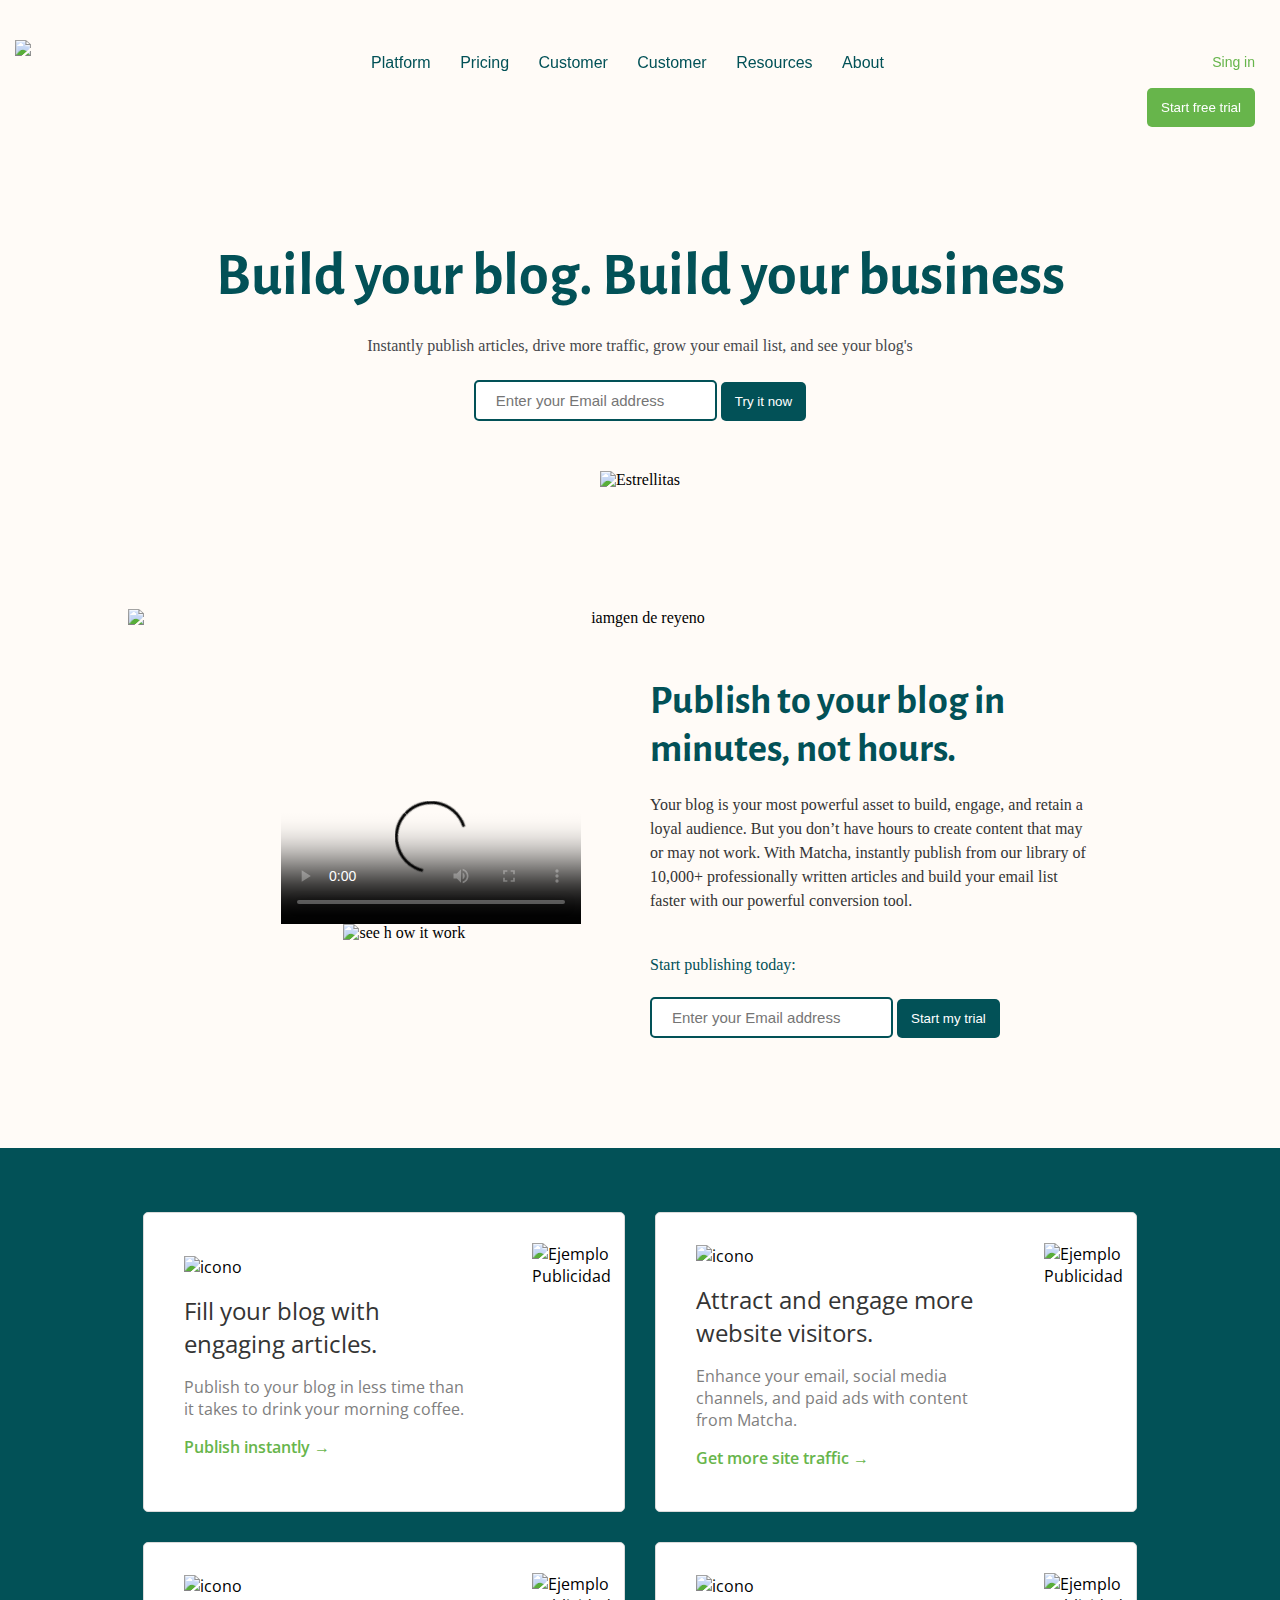
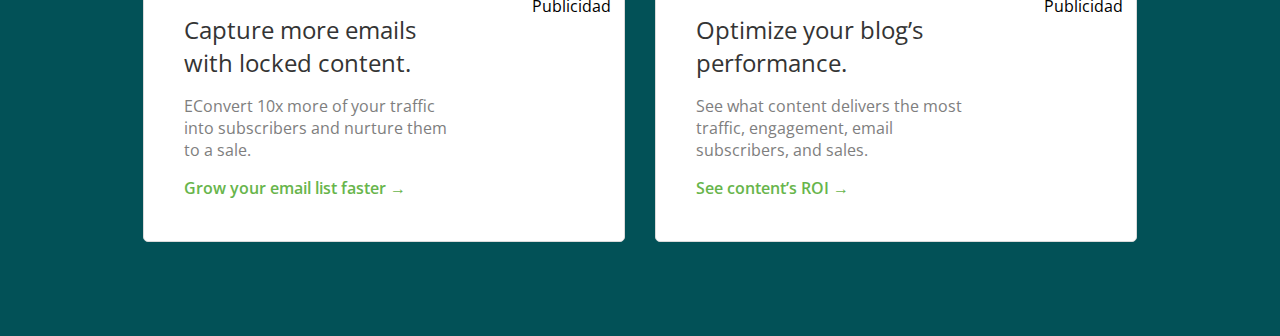
==== index.html @ 1d145779 "Se agrega link" ====
<!DOCTYPE html>
<html>
 <head>
     <meta charset="UTF-8">
     <link href="https://fonts.googleapis.com/css2?family=Open+Sans&display=swap" rel="stylesheet"> 
     <link href='https://fonts.googleapis.com/css?family=Alegreya Sans' rel='stylesheet'>
    <title>Matcha</title>
    <link rel="stylesheet" href="style.css">
 </head>
 <body>
       <section class="nav_header">
        <header>
         <a href="" class="logo">
                 <img src="https://getmatcha.com/wp-content/themes/getmatcha/img/footer_logo.svg" alt="Logo">
         </a>
         <nav class="nav_bar">
            <ul class="ulist">
                <a href="#"><li>Platform</li></a>
                <a href="#"><li>Pricing</li></a>
                <a href="#"><li>Customer</li></a>
                <a href="#"><li>Customer</li></a>
                <a href="#"><li>Resources</li></a>
                <a href="#"><li>About</li></a>
            </ul>
         </nav>

         <form action="" class="userActions">
            <a href="">Sing in</a>
            <button type="submit">Start free trial </button>
        </form>
        </header>
    </section>
        <main>
        <h1 class="principal">Build your blog. Build your business</h1>
        <p class="parrafo">Instantly publish articles, drive more traffic, grow your 
            email list, and see your blog's</p>

        <form action="" class="reg">
            <input type='email' placeholder="Enter your Email address">
            <button type="summit"  class="try">Try it now</button>
        </form>
        <div class="rank"> 
        <img src="https://getmatcha.com/wp-content/themes/getmatcha/img/capterra.png" alt="Estrellitas">   
        </div>

        <figure class="picture">
            <img src="https://getmatcha.com/wp-content/uploads/2019/09/intro_group_image.png" alt="iamgen de reyeno">
         </figure>

         <section class="publish">
            <div class="how">
            <video  controls poster="https://cdn.videvo.net/videvo_files/video/premium/video0036/thumbnails/computer_code00_small.jpg">
                <source
                    type="video/mp4"
                    src="https://cdn.videvo.net/videvo_files/video/premium/video0241/small_watermarked/0025_hand_sunset_agro_16_walk_sun_preview.webm"
                >
            </video>
            <img src="https://getmatcha.com/wp-content/themes/getmatcha/img/see_how_it_works.png" alt="see h ow it work">
            </div>
            <article class="text_publish">
                 <h3>Publish to your blog in minutes, not hours.</h3>
                 <p>Your blog is your most powerful asset to build, engage, and retain a loyal audience. But you don’t have hours to create content that may or may not work. 
                     With Matcha, instantly publish from our library of 10,000+ professionally written articles and build your email list faster with our powerful conversion tool. </p>
             <form action="" class="reg">
                 <p>Start publishing today:</p>
                 <div>
                 <input type='email' placeholder="Enter your Email address">
                 <button type="summit"  class="try">Start my trial</button>
                 </div>
              </form>  
             </article>
            </section>
        </main>
         <section class="features">
            <article class="feature-card">
                <div class="feature-content">
                <img src="https://getmatcha.com/wp-content/themes/getmatcha/img/icon_publish.png" alt="icono">
                <h3>Fill your blog with engaging articles.</h3>
                <p>Publish to your blog in less time than it takes to drink your morning coffee. </p>
                <a href="">Publish instantly →</a>
                </div>
                <div  class="feature_image">
                <figure class="feature_img">
                <img src="https://getmatcha.com/wp-content/themes/getmatcha/img/image_publish.png" alt="Ejemplo Publicidad">
                </figure>
                </div>
            </article>
            <article class="feature-card">
                <div class="feature-content">
                    <img src="https://getmatcha.com/wp-content/themes/getmatcha/img/icon_site_traffic.png" alt="icono">
                    <h3>Attract and engage more website visitors.</h3>
                    <p>Enhance your email, social media channels, and paid ads with content from Matcha. </p>
                    <a href="">Get more site traffic →</a>
                    </div>
                    <div  class="feature_image">
                    <figure class="feature_img">
                    <img src="https://getmatcha.com/wp-content/themes/getmatcha/img/image_site_traffic.png" alt="Ejemplo Publicidad">
                    </figure>
                    </div>
            </article>
            <article class="feature-card">
                    <div class="feature-content">
                    <img src="https://getmatcha.com/wp-content/themes/getmatcha/img/icon_capture.png" alt="icono">
                    <h3>Capture more emails with locked content.</h3>
                    <p>EConvert 10x more of your traffic into subscribers and nurture them to a sale.  </p>
                    <a href="">Grow your email list faster →</a>
                    </div>
                    <div class="feature_image">
                    <figure class="feature_img">
                    <img src="https://getmatcha.com/wp-content/themes/getmatcha/img/image_capture.png" alt="Ejemplo Publicidad">
                    </figure>
                    </div>
            </article>
            <article class="feature-card">
                <div class="feature-content">
                    <img src="https://getmatcha.com/wp-content/themes/getmatcha/img/icon_roi.png" alt="icono">
                    <h3>Optimize your blog’s performance.</h3>
                    <p>See what content delivers the most traffic, engagement, email subscribers, and sales.</p>
                    <a href="https://www.facebook.com/memons14/">See content’s ROI →</a>
                    </div>
                    <div class="feature_image">
                    <figure class="feature_img">
                    <img src="https://getmatcha.com/wp-content/themes/getmatcha/img/image_roi.png" alt="Ejemplo Publicidad">
                    </figure>
                    </div>
            </article>
         </section>                   

    </body>

</html>
---- style.css ----
*{
    box-sizing: border-box;
    margin: 0;
    padding: 0;
}
body{
    background-color: #fffbf7;

}
.nav_header{
    position: fixed;
    z-index: 100;
    top: 0;
    left: 0;
    right: 0;
    background-color: #fffbf7;
}
header{
    /*display: flex;*/
    margin-top: 40px;
    margin-left: 15px;
    margin-right: 15px;
    font-family: sans-serif;
    height: 45px;
    font-size: 0;
}
header>*{
    display: inline-block;
    height: 100%;
    vertical-align: middle;
    line-height: 45px;
}
.ulist{
    list-style: none;
}
ul li{
    display: inline-block;
    color: #025157;
    padding-right: 25px;
}
a{
    text-decoration: none;
    color: black;
}
.nav_bar{
    width: 70%;
    text-align: center;
    font-size: 16px;
}
.userActions{
    width: 15%;
    text-align: right;
    font-size: 14px;
}
.userActions>*{
    margin-left: 10px;
    margin-right: 10px;
}
.userActions a{
    color: #67b54b;
}
.userActions button{
    color: white;
    background-color: #67b54b;
    padding: 12px 14px 12px 14px;
    border: none;
    border-radius: 5px;
}
.logo{
   width: 15%;
}
.logo>img{
    height: 100%;
}
main{
    margin-top: 240px;
}
.principal{
    text-align: center;
    color: #025157;
    font-family: 'Alegreya Sans';
    font-size: 60px;
    margin-bottom: 25px;
}
.parrafo{
    text-align: center;
    color: #46484c;
    margin-bottom: 25px;
}
.reg{
    text-align: center;
}

.rank{
    text-align: center;
    margin-top: 50px;
}

.reg input{
    border: 2px solid #025157;
    border-radius: 5px;
    padding: 6px 20px;
    height: 41px;
    font-size: 15px;
    
} 
.try{
 color: #fff;
 background-color: #025157;
 border: none;
 padding: 12px 14px 12px 14px;
 border-radius: 5px;
}

.picture img{
    
    width: 80%;
    text-align: center;
    display: block;
    margin: auto;
    margin-top: 120px;
    margin-bottom: 50px;
}
.publish{
    display: flex;
    width: 70%;
    margin: auto;
    align-items: center;
}
.text_publish{
    flex: 1;
}
.how{
    display:flex;
    flex-direction: column;
    align-items: center;
    margin-left: 20px;
    flex: 1;
}

.how img{
    width: 40%;
}

.text_publish h3{
    
    color: #025157;
    font-family: 'Alegreya Sans';
    font-size: 40px;
    line-height: 48px;

}
.text_publish p{
    color: #343434;
    font-size: 12px;
    font-size: 16px;
    line-height: 1.5;
    margin-bottom: 20px;
    margin-top: 20px;
}

.text_publish .reg{
    display: flex;
    flex-direction: column;
    align-items: start;
}

.reg p{
    color: #025157;
    margin-right: 18px; 
}

.features{
    display: grid;
    grid-template-columns: repeat(2, 1fr);
    grid-template-rows: repeat(2, 330px);
    background-color: #025157;
    padding: 5% 10%; 
    margin-top: 110px;
   
}

.features .feature-card
{
    margin-bottom: 30px;
    margin-left: 15px;
    margin-right: 15px;
    border-radius: 5px;
    border: 1px solid #dadada;
    background-color: #fff;
    font-family: 'Open Sans', sans-serif;
    display: flex;
    align-items: center;
    overflow: hidden;
    
}
.features .feature-card .feature-content{
    padding: 30px 20px 40px 40px;
    flex: 2;
  
}
.features .feature-card .feature-content >*{
    margin-bottom: 1rem;
    margin-top: 0;
}
.features .feature-card .feature-content img{
    width: 50px;
}

.features .feature-card .feature-content h3{
    font-size: 24px;
    color: #343434;
    font-weight: 400;
}

.features .feature-card .feature-content p{
    font-size: 16px;
    color: #7e7e7e;
    font-weight: 400;
}
.features .feature-card .feature-content a{
    
    color: #67b54b;
    font-size: 16px;
    text-decoration: none;
    font-weight: 600;
}

.features .feature-card .feature_image{
    /*flex: 1;
    position: relative;
    width: 40%;
    height: 80%;
    right: -20%;
    background-color: red;*/
    flex: 1;
    position: relative;
    right: -10%;
    width: 40%;
    height: 80%;
}

.features .feature-card .feature_image .feature_img{
    
    margin-top: 0;
    height: 100%;
    
}

.features .feature-card .feature_image .feature_img img{
     
       margin-top: 0;
       height: 100%;
       
}
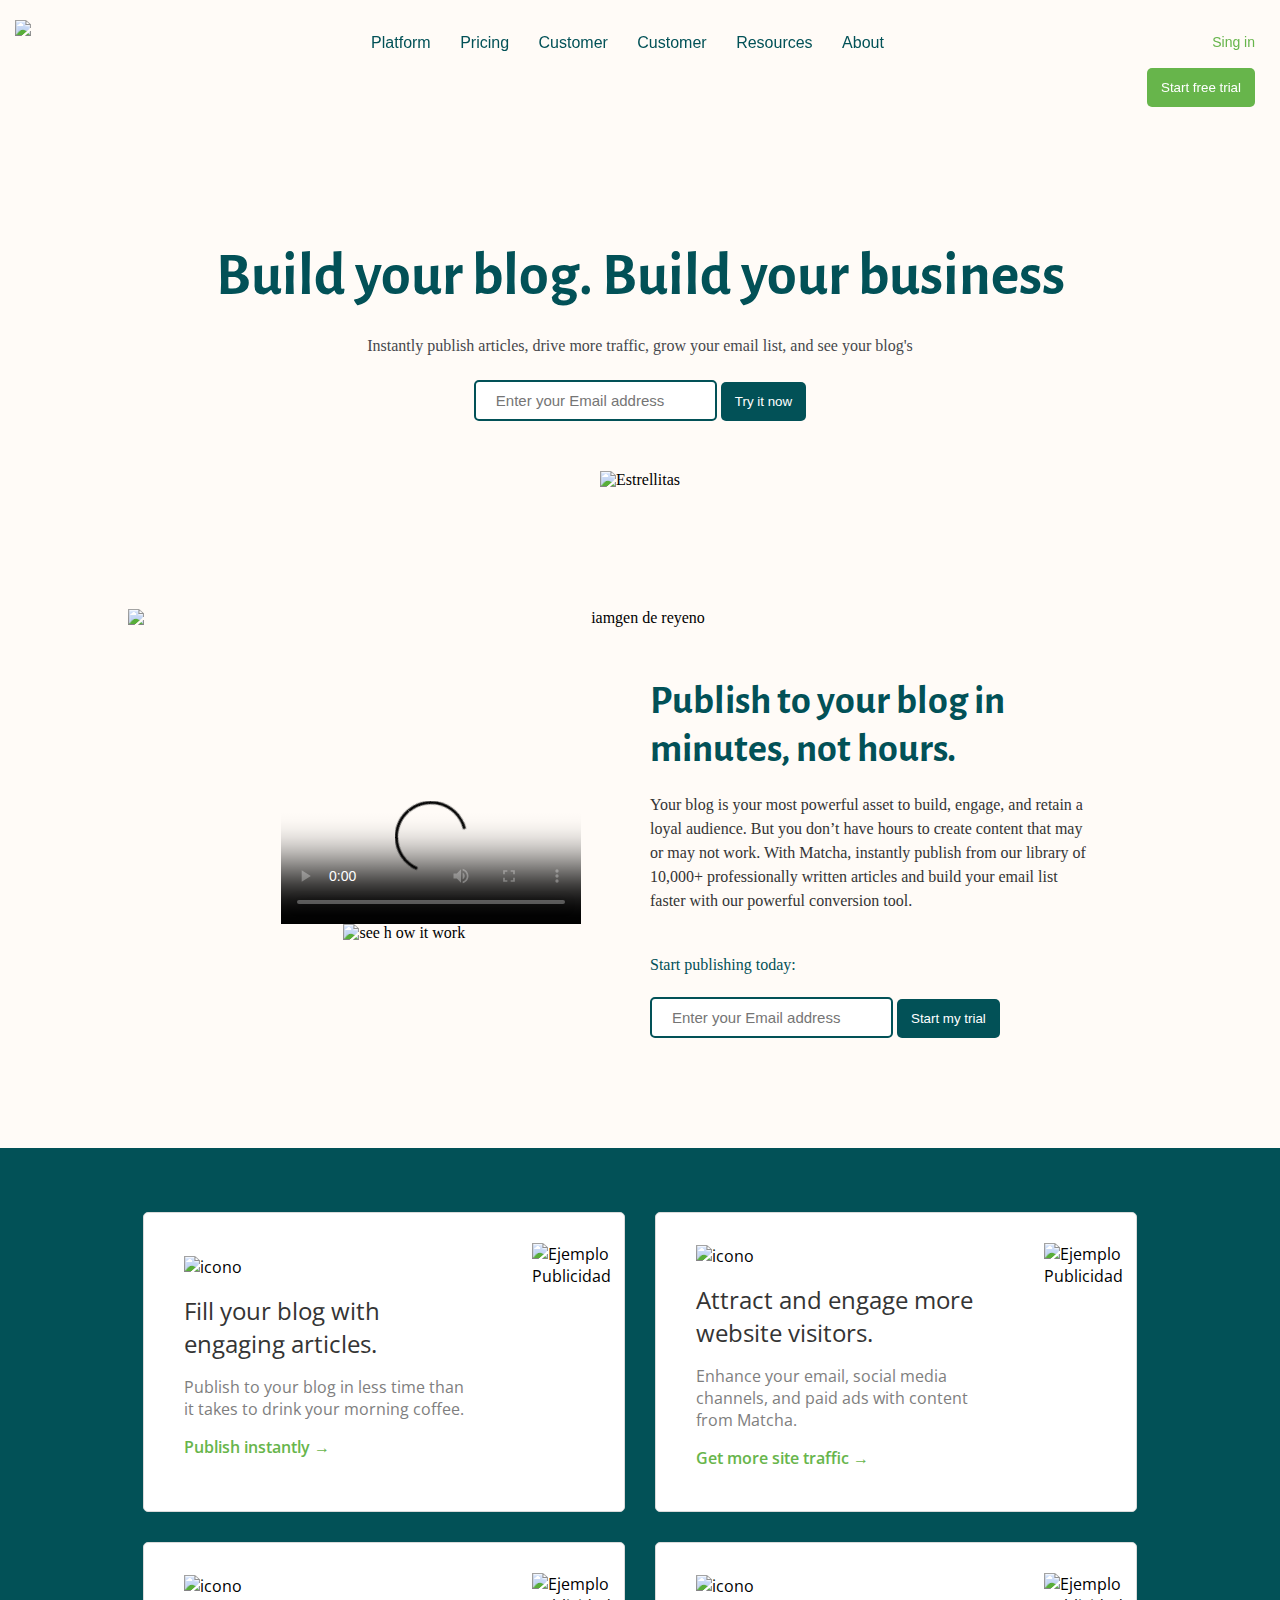
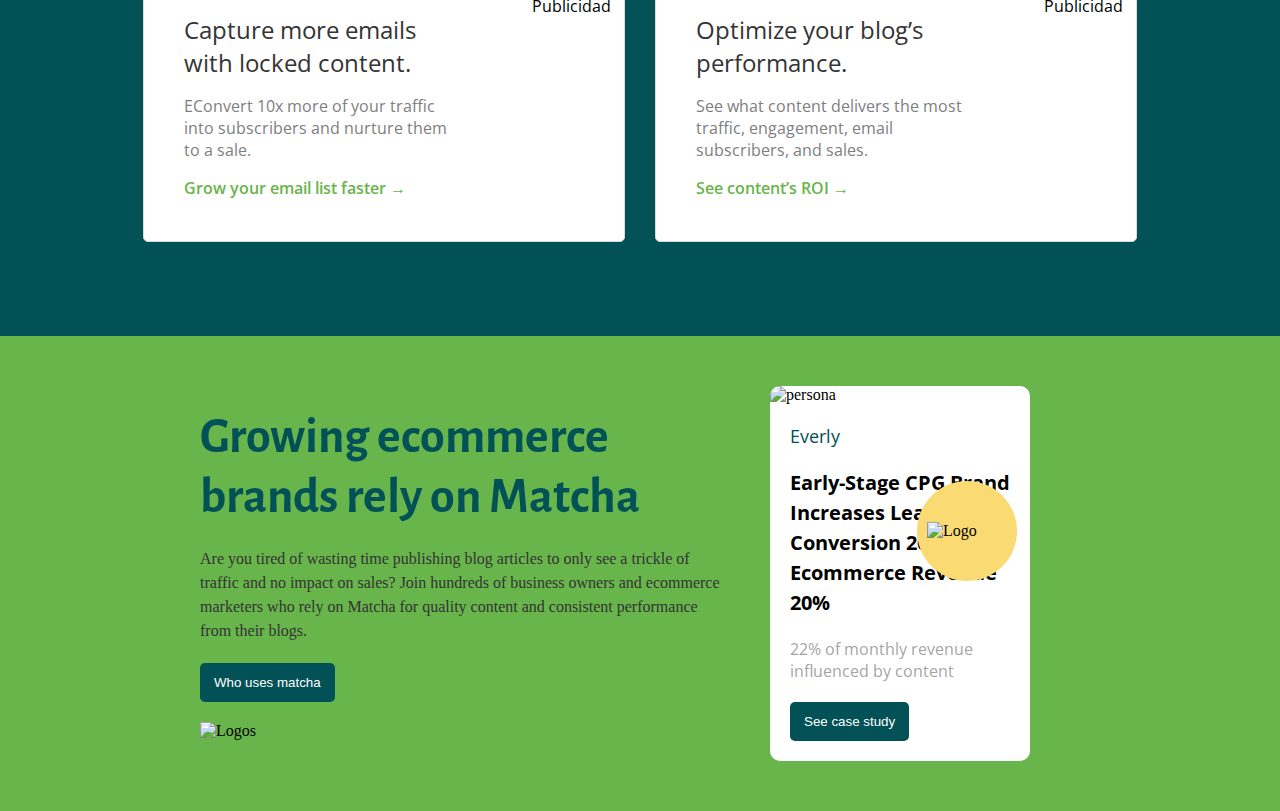
==== commit c206e771: "Se agrega seccion de caso de estudios" ====
--- a/index.html
+++ b/index.html
@@ -124,7 +124,39 @@
                     </figure>
                     </div>
             </article>
-         </section>                   
+         </section>  
+         <section class="casos_de_estudio">
+             <article class="info">
+                 <h3>Growing ecommerce brands rely on Matcha</h3>
+                 <p>Are you tired of wasting time publishing blog articles to
+                    only see a trickle of traffic and no impact on sales? Join 
+                    hundreds of business owners and ecommerce marketers who rely 
+                    on Matcha for quality content and consistent performance from 
+                    their blogs. </p>
+
+                    <button type="submit" class="try">Who uses matcha</button>
+                    <figure>
+                        <img src="https://getmatcha.com/wp-content/uploads/2019/09/brands_group.png" alt="Logos">
+                    </figure>
+             </article>
+             <article class="ruleta">
+                 <figure>
+                     <img src="https://getmatcha.com/wp-content/uploads/2019/05/profile-headshot-square.png" alt="persona">
+                 </figure>
+                 <div class="everly">
+                     <img src="https://getmatcha.com/wp-content/uploads/2019/05/everly_logo_blue_v3_x60@2x.png" alt="Logo">
+                 </div>
+                 
+                 <div class="information">
+                     <p class="title">Everly</p>
+                     <h2>Early-Stage CPG Brand Increases Lead Conversion 20x, Ecommerce Revenue 20% </h2>
+                     <p>22% of monthly revenue influenced by content</p>
+                     <form action="">
+                    <button type="submit" class="try">See case study</button> 
+                    </form>
+                 </div>
+             </article>
+         </section>                 
 
     </body>
 
--- a/style.css
+++ b/style.css
@@ -17,9 +17,10 @@
 }
 header{
     /*display: flex;*/
-    margin-top: 40px;
+    margin-top: 20px;
     margin-left: 15px;
     margin-right: 15px;
+    margin-bottom: 20px ;
     font-family: sans-serif;
     height: 45px;
     font-size: 0;
@@ -252,4 +253,96 @@
        margin-top: 0;
        height: 100%;
        
-}+}
+
+.casos_de_estudio{
+    display: flex;
+    background-color:#67b54b;
+    padding: 50px 200px;
+}
+
+.casos_de_estudio .info {
+    display: flex;
+    flex: 2;
+    flex-direction: column;
+    align-items: flex-start;
+    justify-content: center;
+}
+.casos_de_estudio .info h3{
+    font-size: 50px;
+    color: #025157;
+    font-family: 'Alegreya Sans';
+    margin-bottom: 20px;
+}
+.casos_de_estudio .info p{
+    color: #343434;
+    line-height: 1.5;
+    margin-bottom: 20px;
+
+}
+.casos_de_estudio .info .try{
+    margin-bottom: 20px;
+}
+.casos_de_estudio .info figure img{
+    width: 75%;
+}
+
+.casos_de_estudio .ruleta{
+    flex: 1;
+    background-color: #fff;
+    margin-right: 50px;
+    margin-left: 50px;
+    /* margin-bottom: 50px; */
+    position: relative;
+    display: flex;
+    flex-direction: column;
+    border-radius: 10px;
+}
+.casos_de_estudio .ruleta figure{
+    flex: 1; 
+    width: 100%;
+}
+.casos_de_estudio .ruleta figure img{
+    width: 100%;
+    border-top-right-radius: 10px;
+    border-top-left-radius: 10px;
+}
+.casos_de_estudio .ruleta .everly{
+    background-color: #f9da73;
+    width: 100px;
+    height: 100px;
+    border-radius: 50%                               ;
+    position: absolute;
+    bottom: 48%;
+    right: 5%;
+    padding: 10px;
+    display: flex;
+    justify-content: center;
+    align-items: center;
+}
+.casos_de_estudio .ruleta .everly img{
+    width: 100%;    
+    
+}
+.casos_de_estudio .ruleta .information{
+    flex: 5;
+    padding: 20px;
+}
+.casos_de_estudio .ruleta .information .title{
+    color: #025157;
+    font-size: 18px;
+    margin-top: 0px;
+}
+.casos_de_estudio .ruleta .information h2{
+    font-size: 20px;
+    margin-bottom: 20px;
+    font-family: 'Open Sans', sans-serif;
+    line-height: 1.5;
+}
+.casos_de_estudio .ruleta .information p{
+    margin-bottom: 20px;
+    color: #8b8b8bcc;
+    font-family: 'Open Sans', sans-serif;
+
+}
+
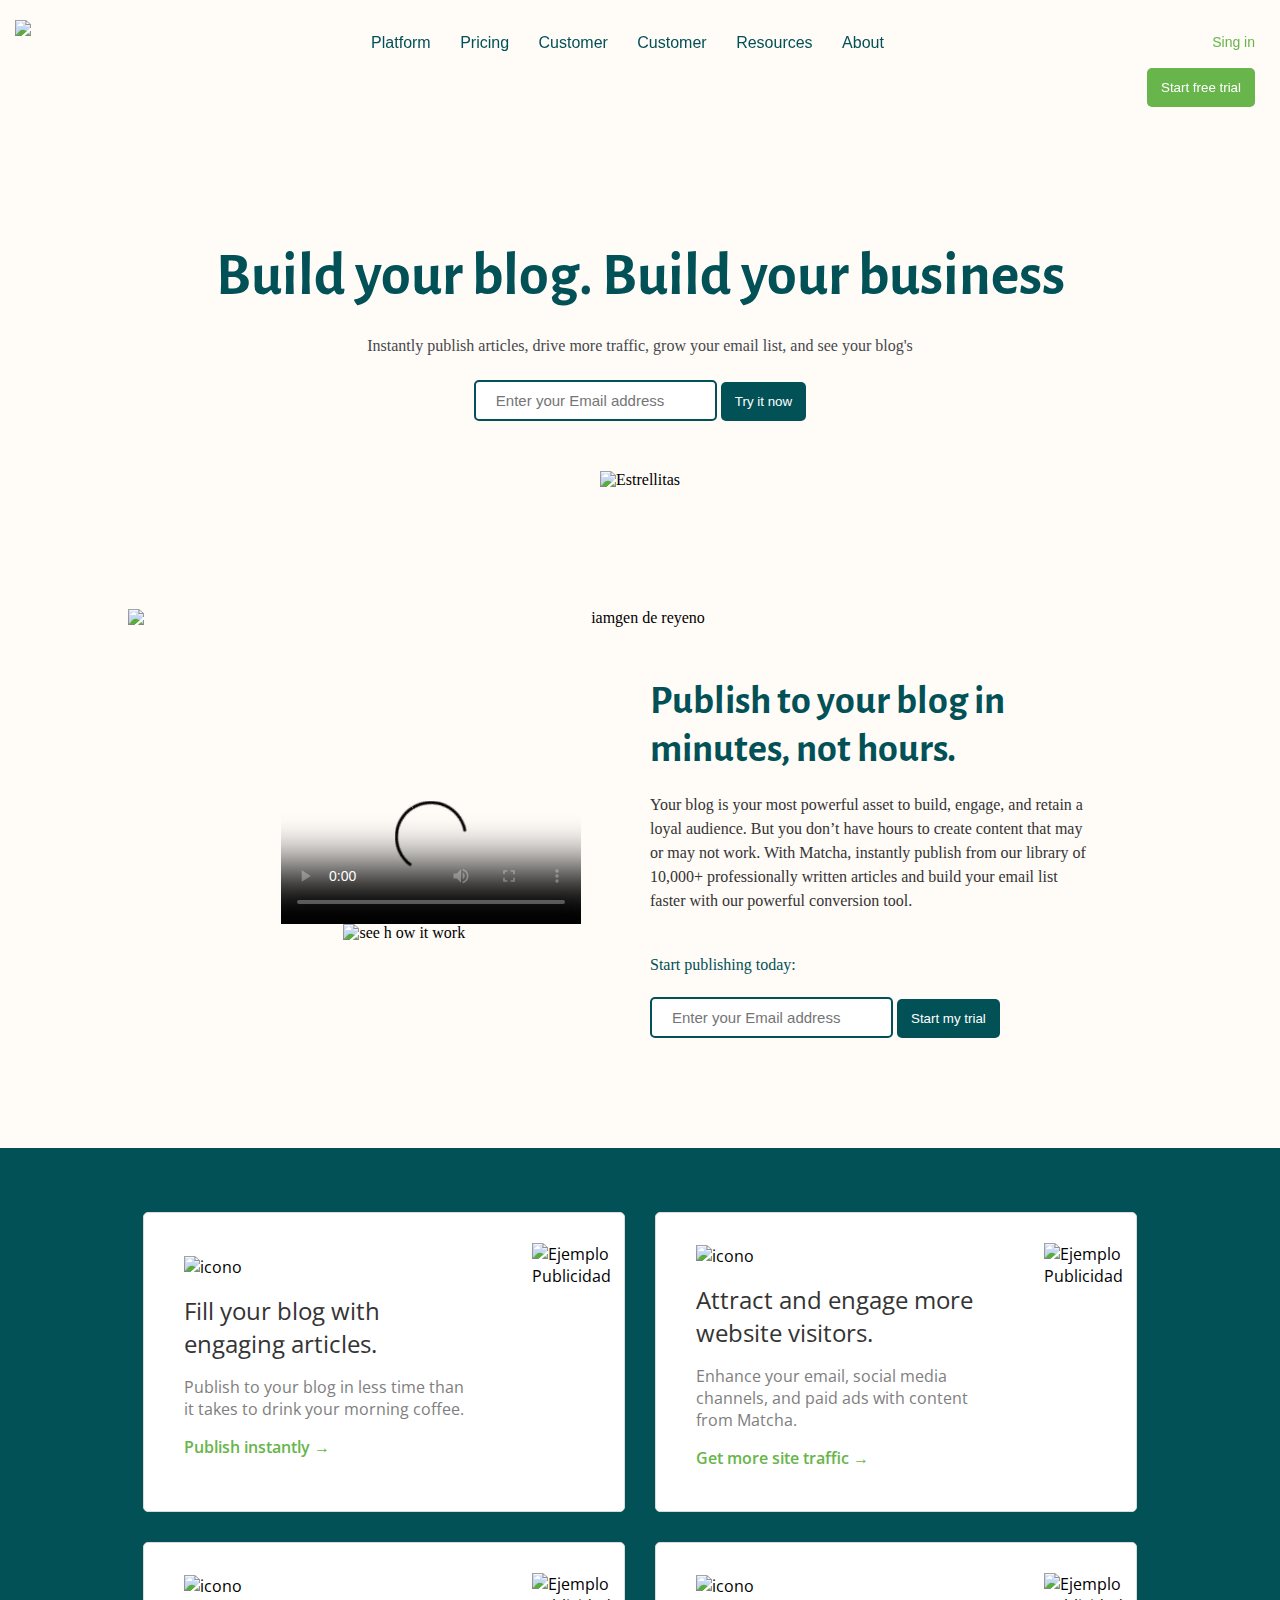
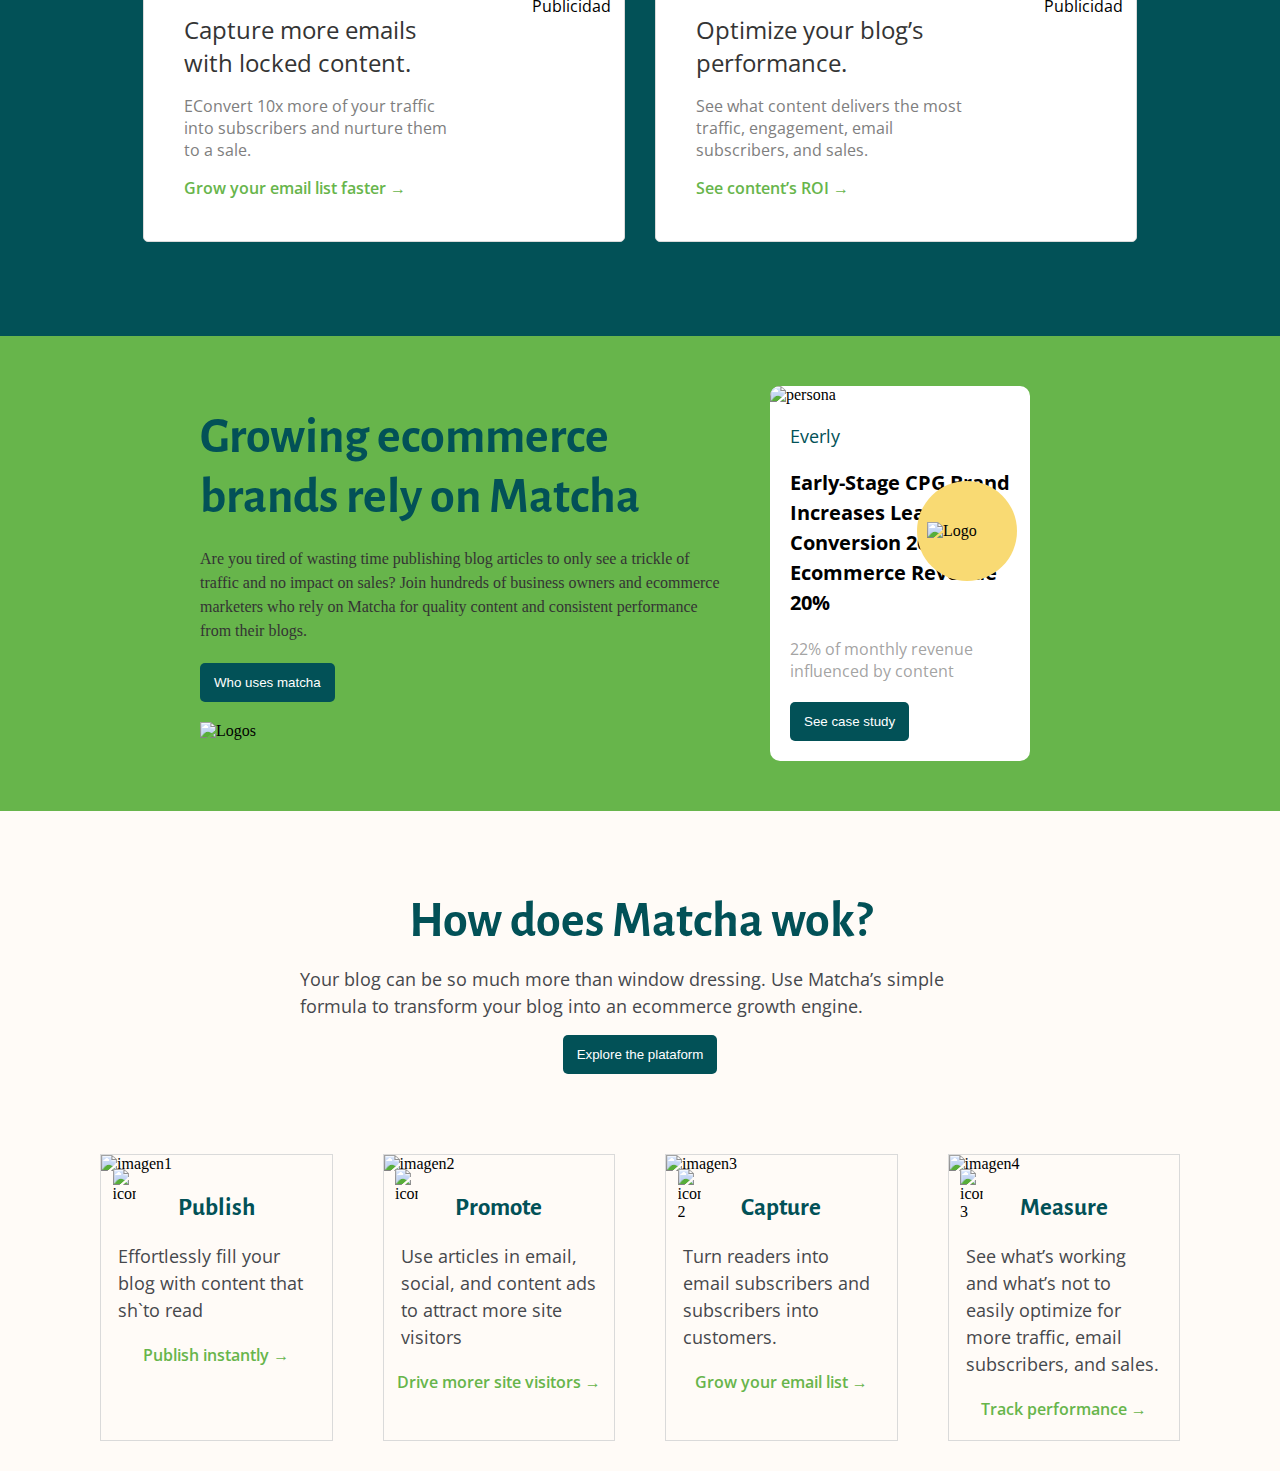
==== commit 7b16e2c2: "Se agrega la seccion de como funciona" ====
--- a/index.html
+++ b/index.html
@@ -156,7 +156,47 @@
                     </form>
                  </div>
              </article>
-         </section>                 
+         </section>  
+         <section class="how_does">
+               <section class="head">
+                 <h3>How does Matcha wok?</h3>
+                 <p>Your blog can be so much more than window dressing.
+                      Use Matcha’s simple formula to transform your blog into an 
+                      ecommerce growth engine. </p>
+                   <form action="">
+                       <button class="try">Explore the plataform </button>
+                   </form>   
+               </section>
+               <article class="sec1">
+                <img src="https://getmatcha.com/wp-content/themes/getmatcha/img/ill-publish.png" alt="imagen1">
+                <img class="icon" src="https://getmatcha.com/wp-content/themes/getmatcha/img/icon_content.png" alt="icon">
+                <h3>Publish</h3>
+                <p>Effortlessly fill your blog with content that sh`to read</p>
+                <a href="">Publish instantly →</a>
+               </article>
+               <article class="sec1">
+                   <img src="https://getmatcha.com/wp-content/themes/getmatcha/img/ill-promote.png" alt="imagen2">
+                   <img class="icon" src="https://getmatcha.com/wp-content/themes/getmatcha/img/icon_channels.png" alt="icono">
+                   <h3>Promote</h3>
+                   <p>Use articles in email, social, and content ads to attract more site visitors</p>
+                   <a href="">Drive morer site visitors →</a>
+                </article>
+
+              <article class="sec1">
+                   <img src="https://getmatcha.com/wp-content/themes/getmatcha/img/ill-capture.png" alt="imagen3">
+                   <img class="icon" src="https://getmatcha.com/wp-content/themes/getmatcha/img/icon_funnel.png" alt="icono 2">
+                   <h3>Capture</h3>
+                   <p>Turn readers into email subscribers and subscribers into customers. </p>
+                   <a href="">Grow your email list →</a>
+               </article>
+               <article class="sec1">
+                    <img src="https://getmatcha.com/wp-content/themes/getmatcha/img/ill-measure.png" alt="imagen4">
+                    <img class="icon" src="https://getmatcha.com/wp-content/themes/getmatcha/img/icon_chart.png" alt="icono 3">
+                    <h3>Measure</h3>
+                    <p>See what’s working and what’s not to easily optimize for more traffic, email subscribers, and sales. </p>
+                    <a href="">Track performance →</a>
+               </article> 
+         </section>               
 
     </body>
 
--- a/style.css
+++ b/style.css
@@ -311,7 +311,7 @@
     background-color: #f9da73;
     width: 100px;
     height: 100px;
-    border-radius: 50%                               ;
+    border-radius: 50%  ;
     position: absolute;
     bottom: 48%;
     right: 5%;
@@ -346,3 +346,89 @@
 
 }
 
+.how_does{
+    display: grid;
+    grid-template-columns: repeat(4,1fr);
+    grid-template-rows: 100px, 100px;
+    column-gap: 50px;
+    padding: 30px 100px;
+}
+
+.how_does .head{
+    grid-column: 1/-1;
+    background-color: #fffbf7;
+    width: 100%;
+    display: flex;
+    flex-direction: column;
+    justify-content: center;
+    align-items: center;
+    padding: 50px 200px;
+    margin-bottom: 30px;
+}
+.how_does .head h3{
+    font-family: 'Alegreya Sans';
+    font-size: 50px ;
+    color: #025157;
+    margin-bottom: 15px;
+}
+
+.how_does .head p{
+    font-size: 18px;
+    line-height: 1.5;
+    font-family: 'Open Sans', sans-serif;
+    color: #46484c;
+    margin-bottom: 15px;
+    font-weight: 400;
+}
+.how_does .sec1{
+    position: relative;
+    border: 1px solid #dadada;
+    display: flex;
+    flex-direction: column;
+    align-items: center;
+}
+.how_does .sec1 img{
+    width: 100%;
+    margin-bottom: 20px;
+}
+.how_does .sec1 .icon{
+   position: absolute;
+   width: 10%;
+   left: 5%;
+   top: 5%;
+}
+.how_does .sec1 h3{
+    margin-bottom: 20px;
+    font-family: 'Alegreya Sans';
+    color:  #025157;
+    font-size: 25px;
+}
+.how_does .sec1 p{
+    font-family: 'Open Sans', sans-serif;
+    font-size: 18px;
+    line-height: 1.5;
+    color: #46484c;
+    width: 85%;
+    margin-bottom: 20px;
+}
+.how_does .sec1 a{
+    color: #67b54b;
+    font-size: 16px;
+    text-decoration: none;
+    font-family: 'Open Sans', sans-serif;
+    font-weight: 600;
+    margin-bottom: 20px;
+
+}
+/* .how_does .sec2 img{
+    width: 100%;
+}
+.how_does .sec3 img{
+    width: 100%;
+}
+
+.how_does .sec4 img{
+    width: 100%;
+} */
+
+
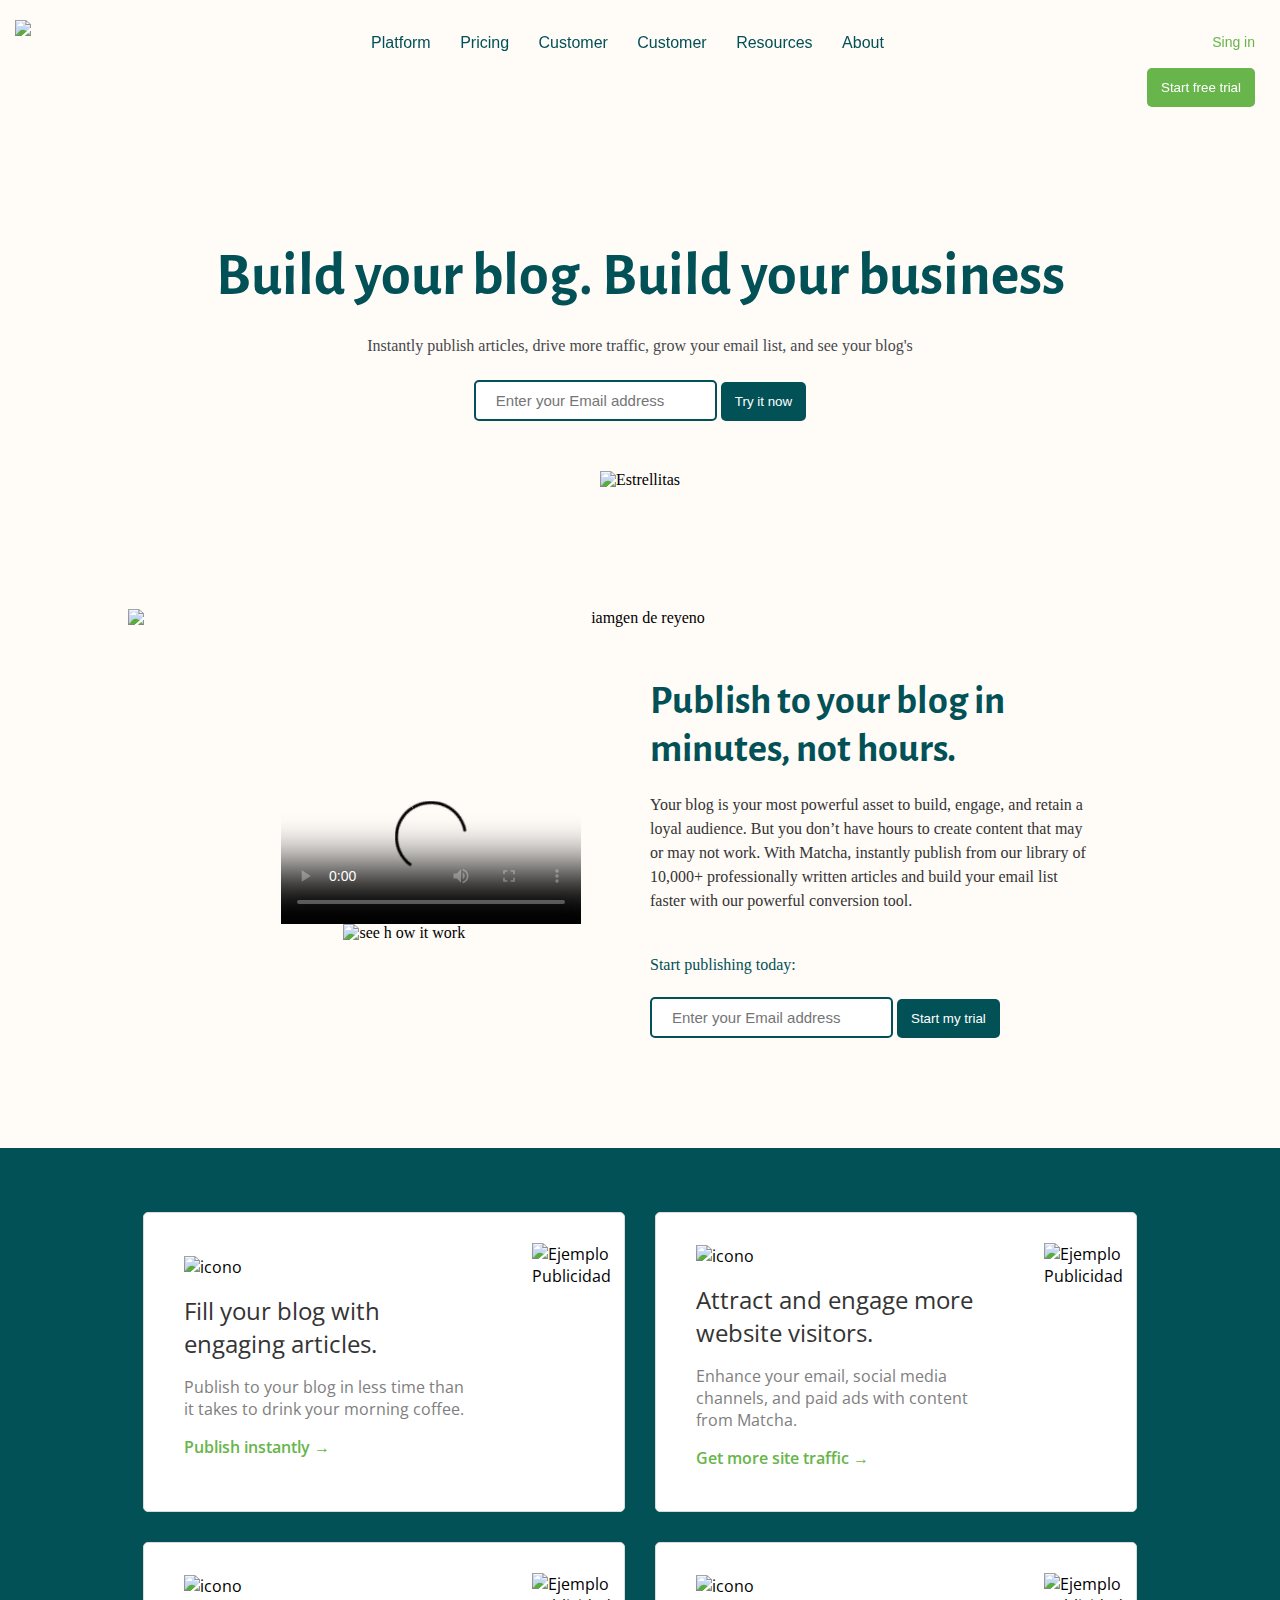
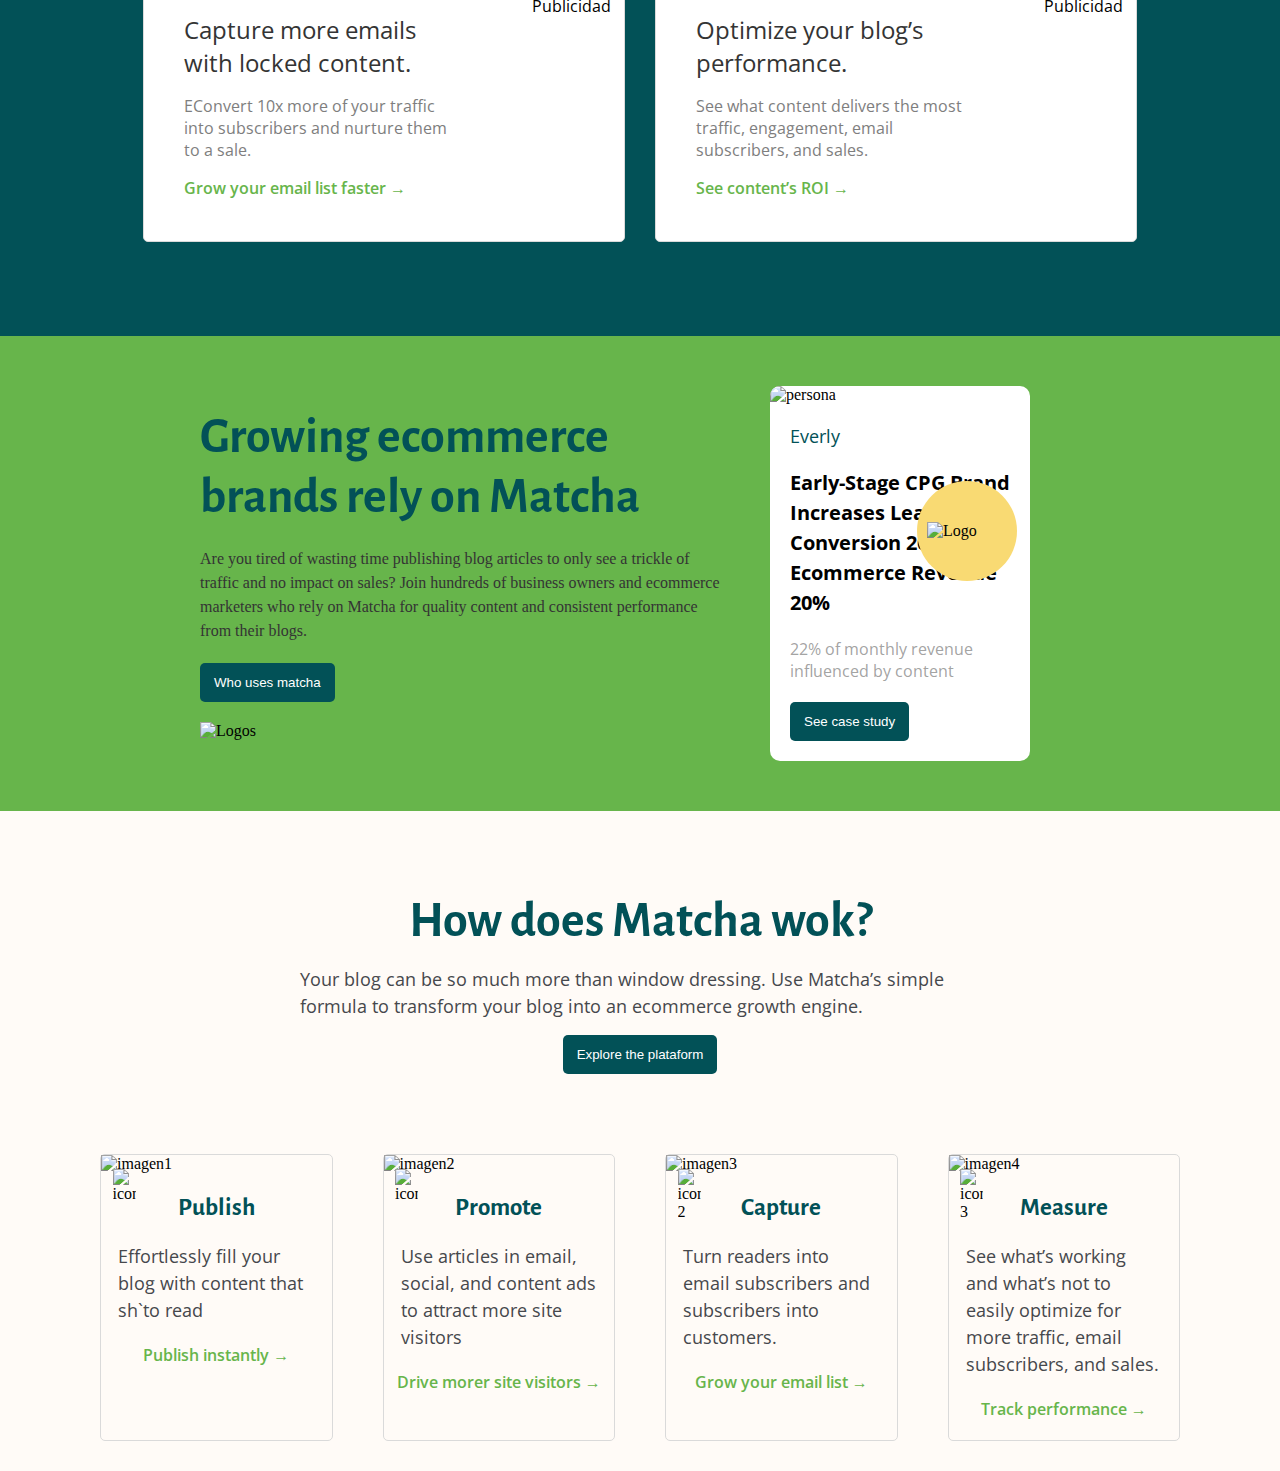
==== commit fee8cad1: "Se Añade primeras tes secciones de responsive web design" ====
--- a/index.html
+++ b/index.html
@@ -1,6 +1,7 @@
 <!DOCTYPE html>
 <html>
  <head>
+     <meta name="viewport" content="width=device-width,initial-scale=1.0,user-scalable=no" />
      <meta charset="UTF-8">
      <link href="https://fonts.googleapis.com/css2?family=Open+Sans&display=swap" rel="stylesheet"> 
      <link href='https://fonts.googleapis.com/css?family=Alegreya Sans' rel='stylesheet'>
--- a/style.css
+++ b/style.css
@@ -351,6 +351,7 @@
     grid-template-columns: repeat(4,1fr);
     grid-template-rows: 100px, 100px;
     column-gap: 50px;
+    row-gap: 30px;
     padding: 30px 100px;
 }
 
@@ -363,7 +364,7 @@
     justify-content: center;
     align-items: center;
     padding: 50px 200px;
-    margin-bottom: 30px;
+    margin-bottom: 3    0px;
 }
 .how_does .head h3{
     font-family: 'Alegreya Sans';
@@ -386,6 +387,7 @@
     display: flex;
     flex-direction: column;
     align-items: center;
+    border-radius: 5px;
 }
 .how_does .sec1 img{
     width: 100%;
@@ -420,15 +422,57 @@
     margin-bottom: 20px;
 
 }
-/* .how_does .sec2 img{
-    width: 100%;
-}
-.how_does .sec3 img{
-    width: 100%;
-}
-
-.how_does .sec4 img{
-    width: 100%;
-} */
-
-
+@media (max-width: 500px) {
+    main{
+        margin-top: 130px;
+    }
+    .nav_bar, .userActions {
+       display: none;
+    }
+    .principal{
+        font-size: 30px;
+    }
+    .parrafo{
+        font-size: 15px;
+    }
+    .rank img{
+        margin-top: 15px;
+         max-width: 100%; 
+    }
+
+    .publish{
+        flex-direction: column-reverse;
+        width: 90%;
+    }
+    
+    .publish .how{
+        margin-left: 0;
+    }
+    .publish .text_publish h3{
+        font-size: 25px;
+        line-height: 1.5;
+    }
+
+    .publish .text_publish p{
+        font-size: 15px;
+    }
+    .publish .text_publish .reg p,
+    .publish .text_publish .reg div input,
+    .publish .text_publish .reg div button
+    {
+        margin-bottom: 10px;
+    }
+     .publish .how video{
+         max-width: 100%;
+     }
+
+     .features{
+         grid-template-rows: 1fr 1fr 1fr 1fr;
+         grid-template-columns: 1fr;
+     }
+
+     .features .feature-card .feature_image {
+         display: none;
+     }
+  }
+
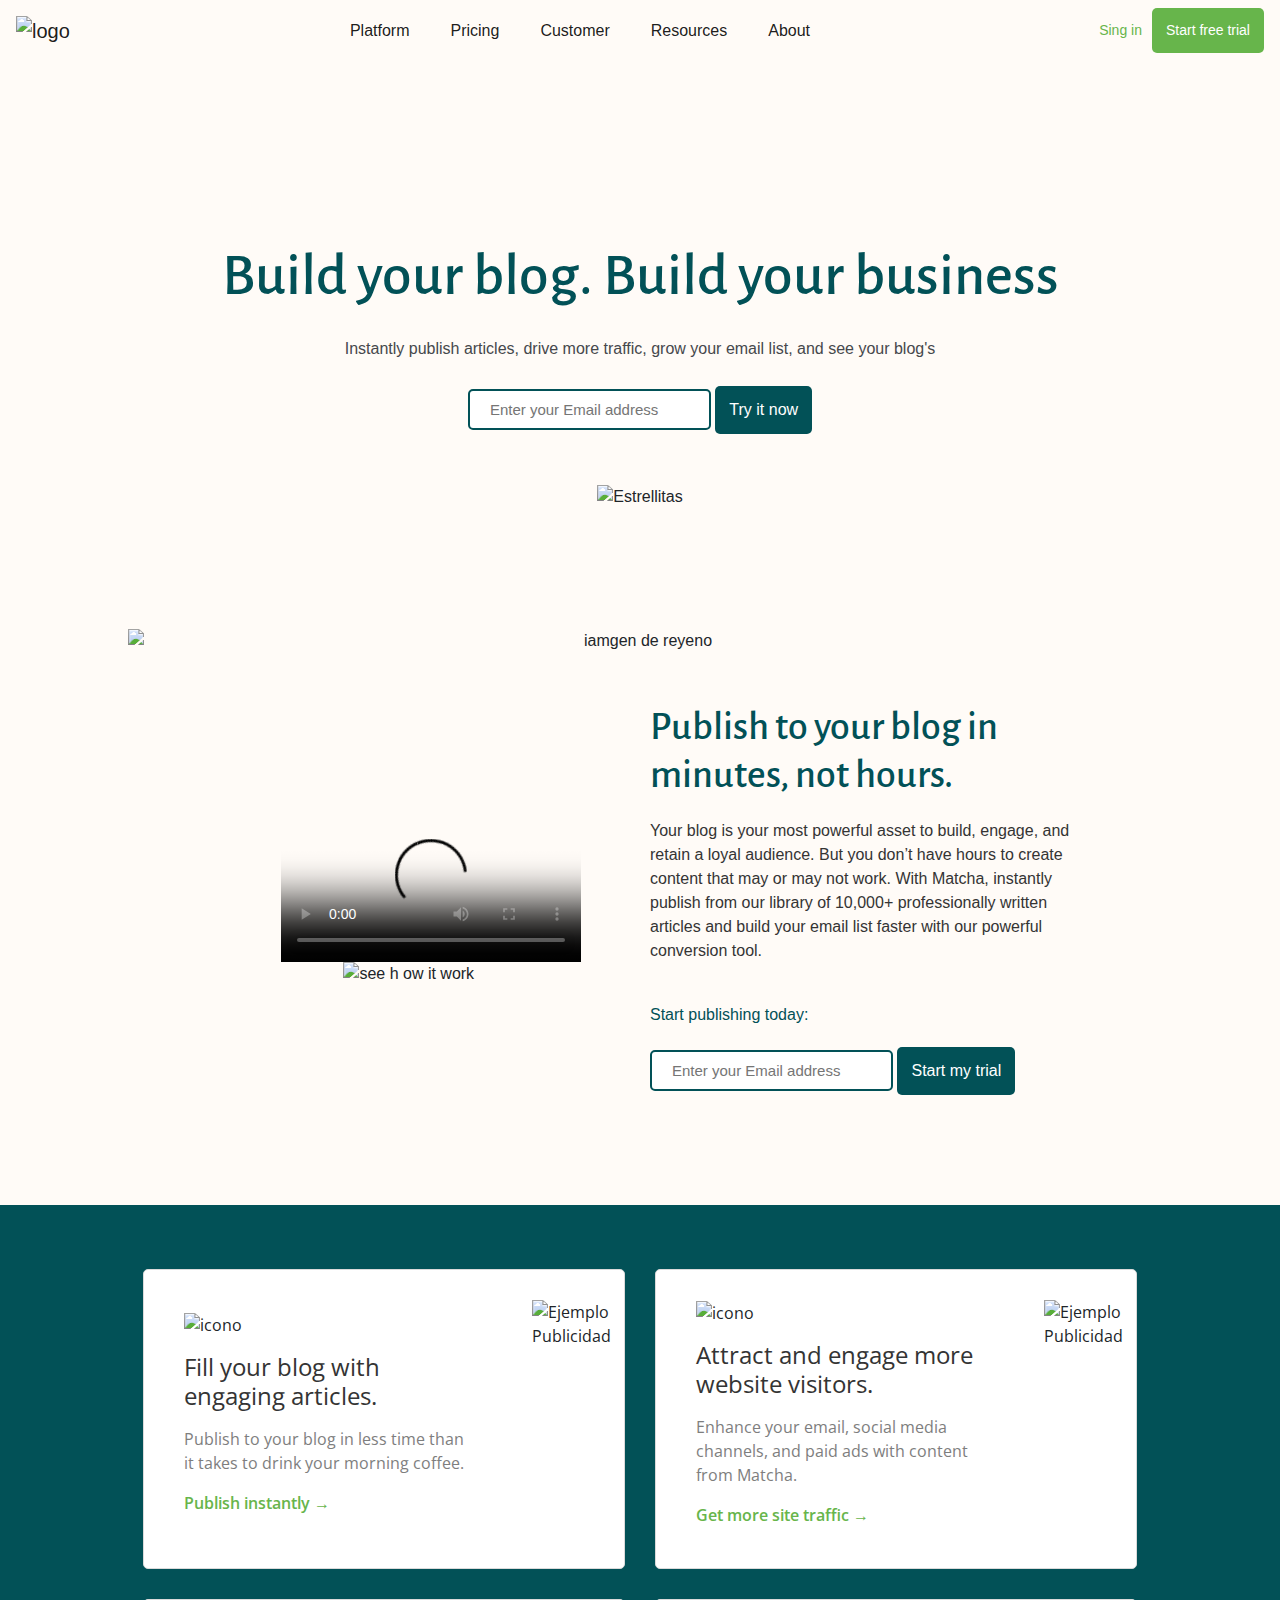
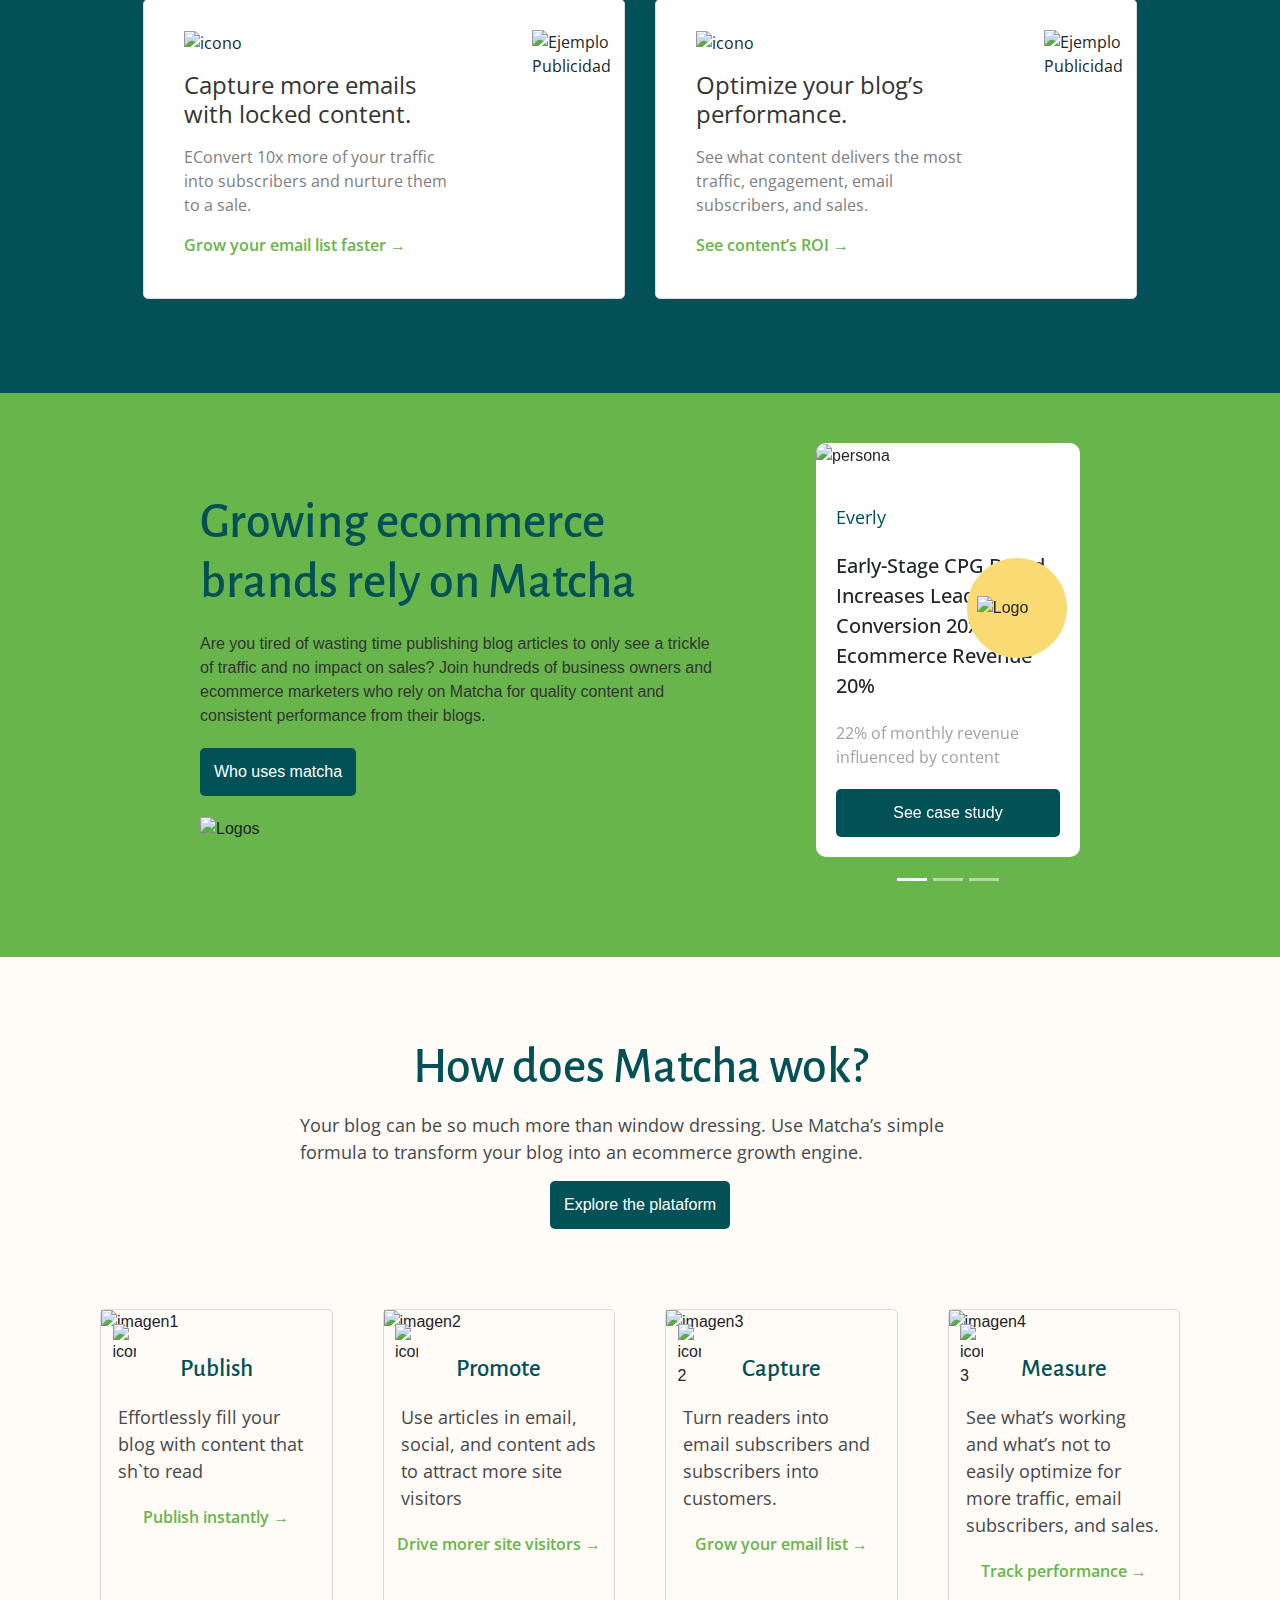
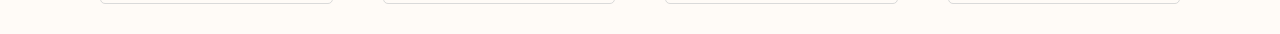
==== commit 2b678c1e: "Se agrega barra dinamica y carrusel" ====
--- a/index.html
+++ b/index.html
@@ -5,11 +5,12 @@
      <meta charset="UTF-8">
      <link href="https://fonts.googleapis.com/css2?family=Open+Sans&display=swap" rel="stylesheet"> 
      <link href='https://fonts.googleapis.com/css?family=Alegreya Sans' rel='stylesheet'>
+     <link rel="stylesheet" href="https://stackpath.bootstrapcdn.com/bootstrap/4.4.1/css/bootstrap.min.css" integrity="sha384-Vkoo8x4CGsO3+Hhxv8T/Q5PaXtkKtu6ug5TOeNV6gBiFeWPGFN9MuhOf23Q9Ifjh" crossorigin="anonymous">
     <title>Matcha</title>
     <link rel="stylesheet" href="style.css">
  </head>
  <body>
-       <section class="nav_header">
+       <!-- <section class="nav_header">
         <header>
          <a href="" class="logo">
                  <img src="https://getmatcha.com/wp-content/themes/getmatcha/img/footer_logo.svg" alt="Logo">
@@ -30,6 +31,54 @@
             <button type="submit">Start free trial </button>
         </form>
         </header>
+    </section> -->
+    <section class="nav">
+        <nav class="navbar fixed-top navbar-expand-lg navbar-light ">
+            <a class="navbar-brand" href="#">
+                <img src="https://getmatcha.com/wp-content/themes/getmatcha/img/footer_logo.svg" alt="logo">
+            </a>
+            <button class="navbar-toggler" type="button" data-toggle="collapse" data-target="#navbarSupportedContent" aria-controls="navbarSupportedContent" aria-expanded="false" aria-label="Toggle navigation">
+              <span class="navbar-toggler-icon"></span>
+            </button>
+          
+            <div class="collapse navbar-collapse" id="navbarSupportedContent">
+              <ul class="navbar-nav mx-auto">
+                <li class="nav-item active">
+                  <a class="nav-link" href="#">Platform <span class="sr-only">(current)</span></a>
+                </li>
+                <li class="nav-item active">
+                  <a class="nav-link" href="#">Pricing</a>
+                </li>
+                <li class="nav-item active">
+                    <a class="nav-link" href="#">Customer</a>
+                </li>
+                <li class="nav-item active">
+                    <a class="nav-link" href="#">Resources</a>
+                </li>
+                <li class="nav-item active">
+                    <a class="nav-link" href="#">About</a>
+                </li>
+                <!-- <li class="nav-item dropdown">
+                  <a class="nav-link dropdown-toggle" href="#" id="navbarDropdown" role="button" data-toggle="dropdown" aria-haspopup="true" aria-expanded="false">
+                    Dropdown
+                  </a>
+                  <div class="dropdown-menu" aria-labelledby="navbarDropdown">
+                    <a class="dropdown-item" href="#">Action</a>
+                    <a class="dropdown-item" href="#">Another action</a>
+                    <div class="dropdown-divider"></div>
+                    <a class="dropdown-item" href="#">Something else here</a>
+                  </div>
+                </li>
+                <li class="nav-item">
+                  <a class="nav-link disabled" href="#" tabindex="-1" aria-disabled="true">Disabled</a>
+                </li> -->
+              </ul>
+              <form class="form-inline my-2 my-lg-0 userActions justify-content-end">
+                <a href="">Sing in</a>
+                <button type="submit">Start free trial </button>
+              </form>
+            </div>
+          </nav>
     </section>
         <main>
         <h1 class="principal">Build your blog. Build your business</h1>
@@ -140,7 +189,7 @@
                         <img src="https://getmatcha.com/wp-content/uploads/2019/09/brands_group.png" alt="Logos">
                     </figure>
              </article>
-             <article class="ruleta">
+             <!-- <article class="ruleta">
                  <figure>
                      <img src="https://getmatcha.com/wp-content/uploads/2019/05/profile-headshot-square.png" alt="persona">
                  </figure>
@@ -156,7 +205,81 @@
                     <button type="submit" class="try">See case study</button> 
                     </form>
                  </div>
-             </article>
+             </article> -->
+             <div id="carouselExampleIndicators" class="carousel slide cs" data-ride="carousel">
+                <ol class="carousel-indicators">
+                  <li data-target="#carouselExampleIndicators" data-slide-to="0" class="active"></li>
+                  <li data-target="#carouselExampleIndicators" data-slide-to="1"></li>
+                  <li data-target="#carouselExampleIndicators" data-slide-to="2"></li>
+                </ol>
+                <div class="carousel-inner">
+                  <div class="carousel-item active">
+                    <article class="ruleta">
+                        <figure>
+                            <img src="https://getmatcha.com/wp-content/uploads/2019/05/profile-headshot-square.png" alt="persona">
+                        </figure>
+                        <div class="everly">
+                            <img src="https://getmatcha.com/wp-content/uploads/2019/05/everly_logo_blue_v3_x60@2x.png" alt="Logo">
+                        </div>
+                        
+                        <div class="information">
+                            <p class="title">Everly</p>
+                            <h2>Early-Stage CPG Brand Increases Lead Conversion 20x, Ecommerce Revenue 20% </h2>
+                            <p>22% of monthly revenue influenced by content</p>
+                            <form action="">
+                           <button type="submit" class="try">See case study</button> 
+                           </form>
+                        </div>
+                    </article>
+                  </div>
+                  <div class="carousel-item">
+                    <article class="ruleta">
+                        <figure>
+                            <img src="https://getmatcha.com/wp-content/uploads/2019/08/0.jpg" alt="persona">
+                        </figure>
+                        <div class="everly">
+                            <img src="https://getmatcha.com/wp-content/uploads/2019/08/SeatoSummitLogo.png" alt="Logo">
+                        </div>
+                        
+                        <div class="information">
+                            <p class="title">Sea to Summit</p>
+                            <h2>Sea to Summit’s Ecommerce Site Traffic Climbs 189%, New Subscribers 820%</h2>
+                            <p>+327% more popup conversions at a 60% lower cost</p>
+                            <form action="">
+                           <button type="submit" class="try">See case study</button> 
+                           </form>
+                        </div>
+                    </article>
+                  </div>
+                  <div class="carousel-item">
+                    <article class="ruleta">
+                        <figure>
+                            <img src="https://getmatcha.com/wp-content/uploads/2019/06/matt-and-margaret_headshot.png" alt="persona">
+                        </figure>
+                        <div class="everly mambe">
+                            <img src="https://getmatcha.com/wp-content/uploads/2019/06/mambe-logo-1.png" alt="Logo">
+                        </div>
+                        
+                        <div class="information">
+                            <p class="title">Mambe Waterproof Blankets</p>
+                            <h2 class="pEspecial">How Mambe Increased Conversions by 327% Reduced CPL by 60% </h2>
+                            <p>+327% more popup conversions at a 60% lower cost</p>
+                            <form action="">
+                           <button type="submit" class="try">See case study</button> 
+                           </form>
+                        </div>
+                    </article>
+                  </div>
+                </div>
+                <!-- <a class="carousel-control-prev" href="#carouselExampleIndicators" role="button" data-slide="prev">
+                  <span class="carousel-control-prev-icon" aria-hidden="true"></span>
+                  <span class="sr-only">Previous</span>
+                </a>
+                <a class="carousel-control-next" href="#carouselExampleIndicators" role="button" data-slide="next">
+                  <span class="carousel-control-next-icon" aria-hidden="true"></span>
+                  <span class="sr-only">Next</span>
+                </a> -->
+              </div>
          </section>  
          <section class="how_does">
                <section class="head">
@@ -198,7 +321,9 @@
                     <a href="">Track performance →</a>
                </article> 
          </section>               
-
+         <script src="https://code.jquery.com/jquery-3.4.1.slim.min.js" integrity="sha384-J6qa4849blE2+poT4WnyKhv5vZF5SrPo0iEjwBvKU7imGFAV0wwj1yYfoRSJoZ+n" crossorigin="anonymous"></script>
+         <script src="https://cdn.jsdelivr.net/npm/popper.js@1.16.0/dist/umd/popper.min.js" integrity="sha384-Q6E9RHvbIyZFJoft+2mJbHaEWldlvI9IOYy5n3zV9zzTtmI3UksdQRVvoxMfooAo" crossorigin="anonymous"></script>
+         <script src="https://stackpath.bootstrapcdn.com/bootstrap/4.4.1/js/bootstrap.min.js" integrity="sha384-wfSDF2E50Y2D1uUdj0O3uMBJnjuUD4Ih7YwaYd1iqfktj0Uod8GCExl3Og8ifwB6" crossorigin="anonymous"></script>
     </body>
 
 </html>
--- a/style.css
+++ b/style.css
@@ -7,6 +7,11 @@
     background-color: #fffbf7;
 
 }
+.navbar {
+    width: 100%;
+    background-color: #fffbf7; 
+  }
+
 .nav_header{
     position: fixed;
     z-index: 100;
@@ -49,14 +54,14 @@
     font-size: 16px;
 }
 .userActions{
-    width: 15%;
+    /* width: 15%; */
     text-align: right;
     font-size: 14px;
 }
-.userActions>*{
+/* .userActions>*{
     margin-left: 10px;
     margin-right: 10px;
-}
+} */
 .userActions a{
     color: #67b54b;
 }
@@ -66,6 +71,7 @@
     padding: 12px 14px 12px 14px;
     border: none;
     border-radius: 5px;
+    margin-left: 10px;
 }
 .logo{
    width: 15%;
@@ -267,6 +273,7 @@
     flex-direction: column;
     align-items: flex-start;
     justify-content: center;
+    padding-right: 100px;
 }
 .casos_de_estudio .info h3{
     font-size: 50px;
@@ -286,17 +293,18 @@
 .casos_de_estudio .info figure img{
     width: 75%;
 }
-
-.casos_de_estudio .ruleta{
+.cs{
+    width: 30%;
+}
+.ruleta{
     flex: 1;
     background-color: #fff;
-    margin-right: 50px;
-    margin-left: 50px;
-    /* margin-bottom: 50px; */
+    margin-bottom: 50px; 
     position: relative;
     display: flex;
     flex-direction: column;
     border-radius: 10px;
+    width: 100%;
 }
 .casos_de_estudio .ruleta figure{
     flex: 1; 
@@ -304,6 +312,7 @@
 }
 .casos_de_estudio .ruleta figure img{
     width: 100%;
+    max-height: 240px;
     border-top-right-radius: 10px;
     border-top-left-radius: 10px;
 }
@@ -320,6 +329,9 @@
     justify-content: center;
     align-items: center;
 }
+.casos_de_estudio .ruleta .mambe{
+    top: 28%;
+}
 .casos_de_estudio .ruleta .everly img{
     width: 100%;    
     
@@ -343,6 +355,12 @@
     margin-bottom: 20px;
     color: #8b8b8bcc;
     font-family: 'Open Sans', sans-serif;
+}
+.casos_de_estudio .ruleta .information .pEspecial{
+    line-height: 2;
+}
+.casos_de_estudio .ruleta .information .try{
+    width: 100%;
 
 }
 
@@ -426,9 +444,9 @@
     main{
         margin-top: 130px;
     }
-    .nav_bar, .userActions {
+    /* .nav_bar, .userActions {
        display: none;
-    }
+    } */
     .principal{
         font-size: 30px;
     }
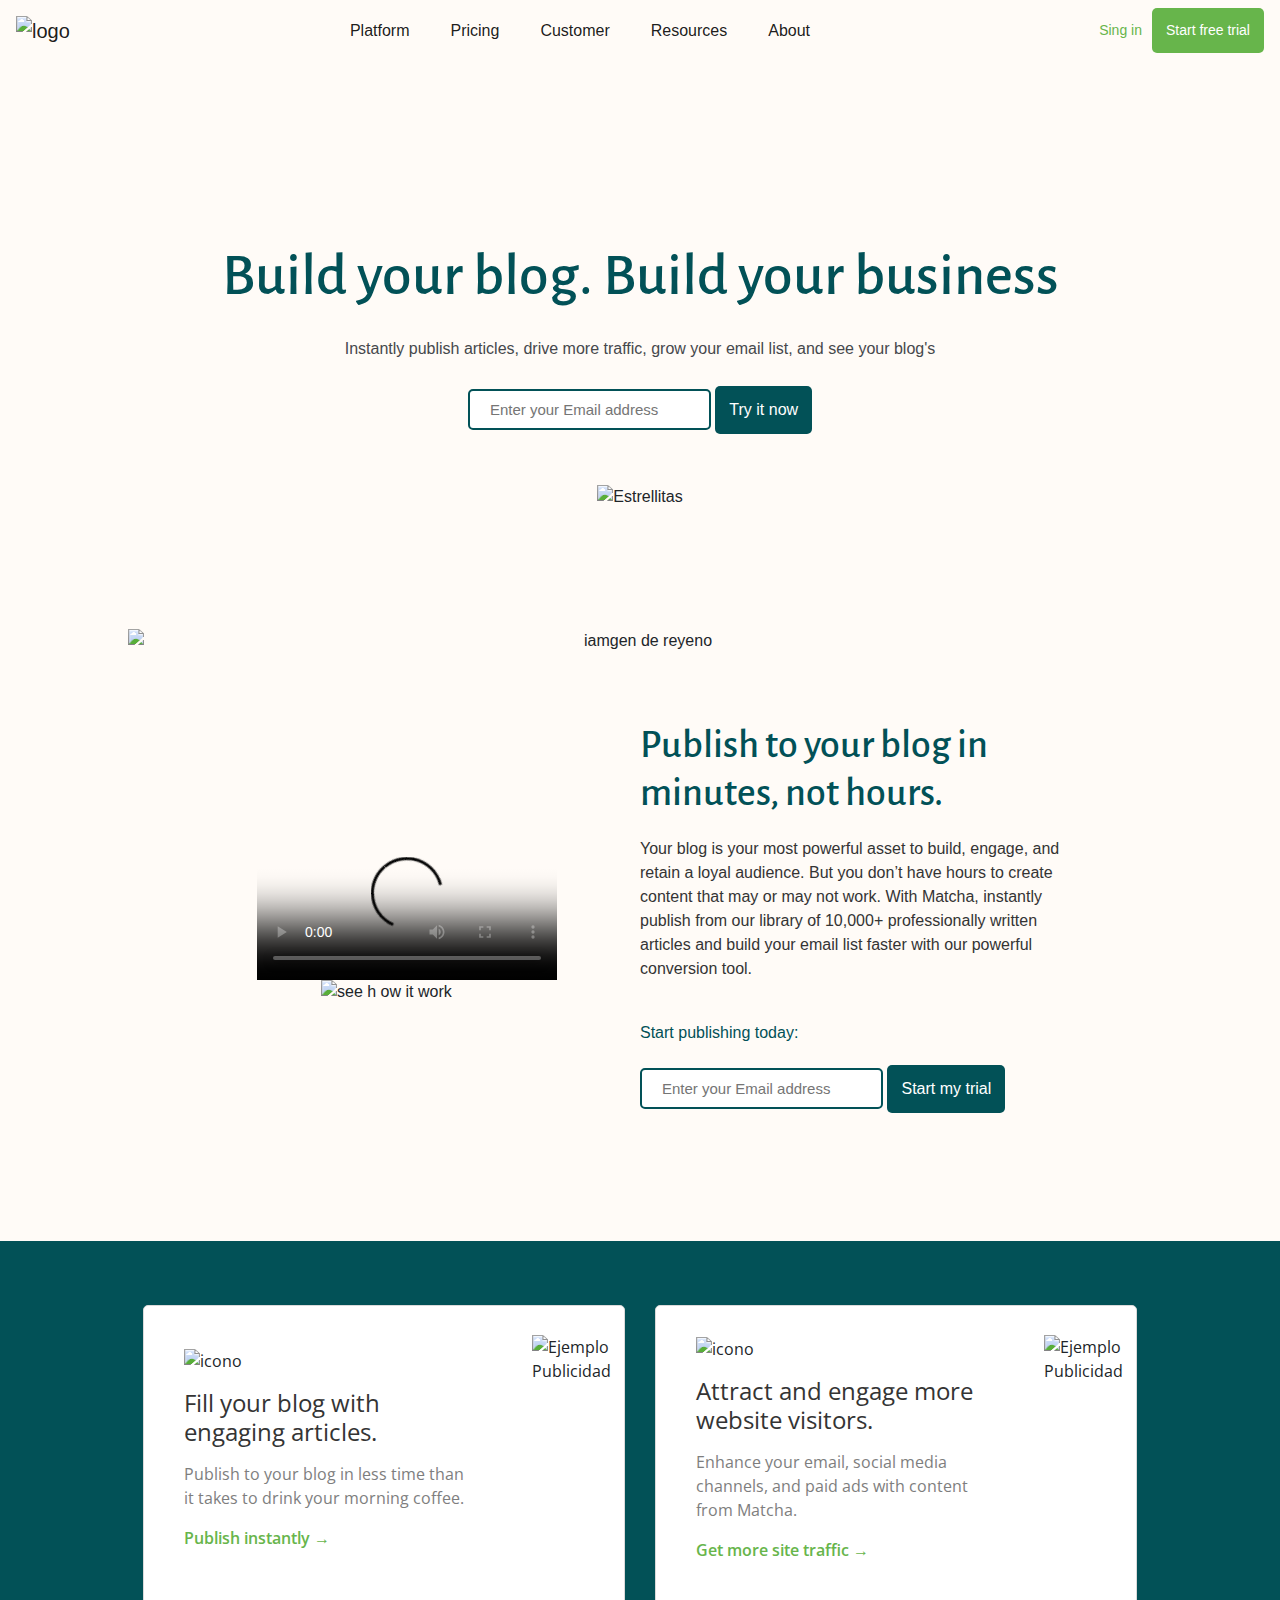
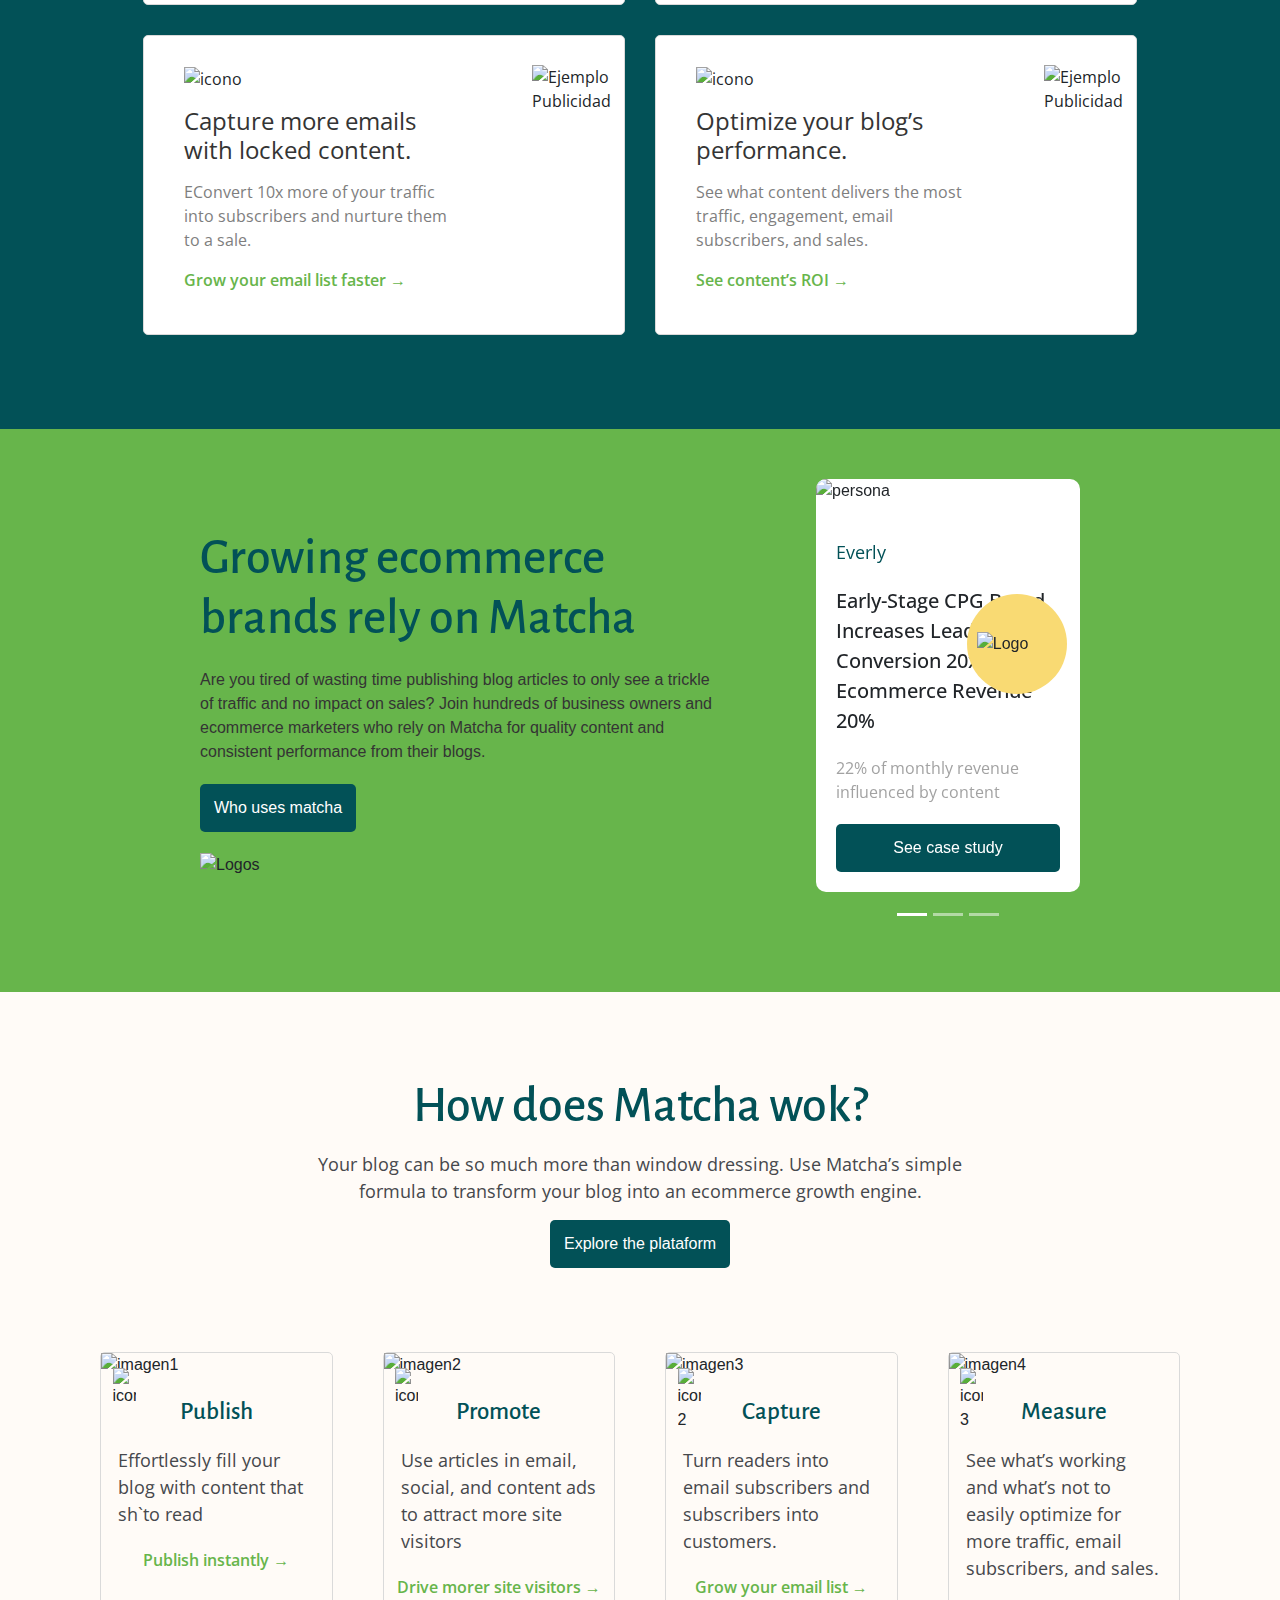
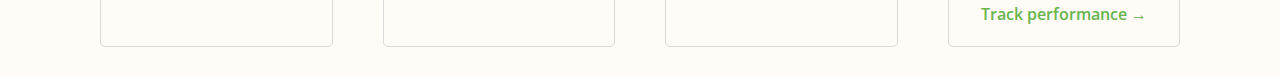
==== commit 15e3e89c: "Se agrega archivo de pricing y su css" ====
--- a/index.html
+++ b/index.html
@@ -47,7 +47,7 @@
                   <a class="nav-link" href="#">Platform <span class="sr-only">(current)</span></a>
                 </li>
                 <li class="nav-item active">
-                  <a class="nav-link" href="#">Pricing</a>
+                  <a class="nav-link" href="pricing.html">Pricing</a>
                 </li>
                 <li class="nav-item active">
                     <a class="nav-link" href="#">Customer</a>
--- a/style.css
+++ b/style.css
@@ -136,12 +136,13 @@
 }
 .text_publish{
     flex: 1;
+    padding: 2%;
 }
 .how{
     display:flex;
     flex-direction: column;
     align-items: center;
-    margin-left: 20px;
+    /* margin-left: 20px; */
     flex: 1;
 }
 
@@ -379,10 +380,11 @@
     width: 100%;
     display: flex;
     flex-direction: column;
+    text-align: center;
     justify-content: center;
     align-items: center;
-    padding: 50px 200px;
-    margin-bottom: 3    0px;
+    padding: 5% 20%; 
+
 }
 .how_does .head h3{
     font-family: 'Alegreya Sans';
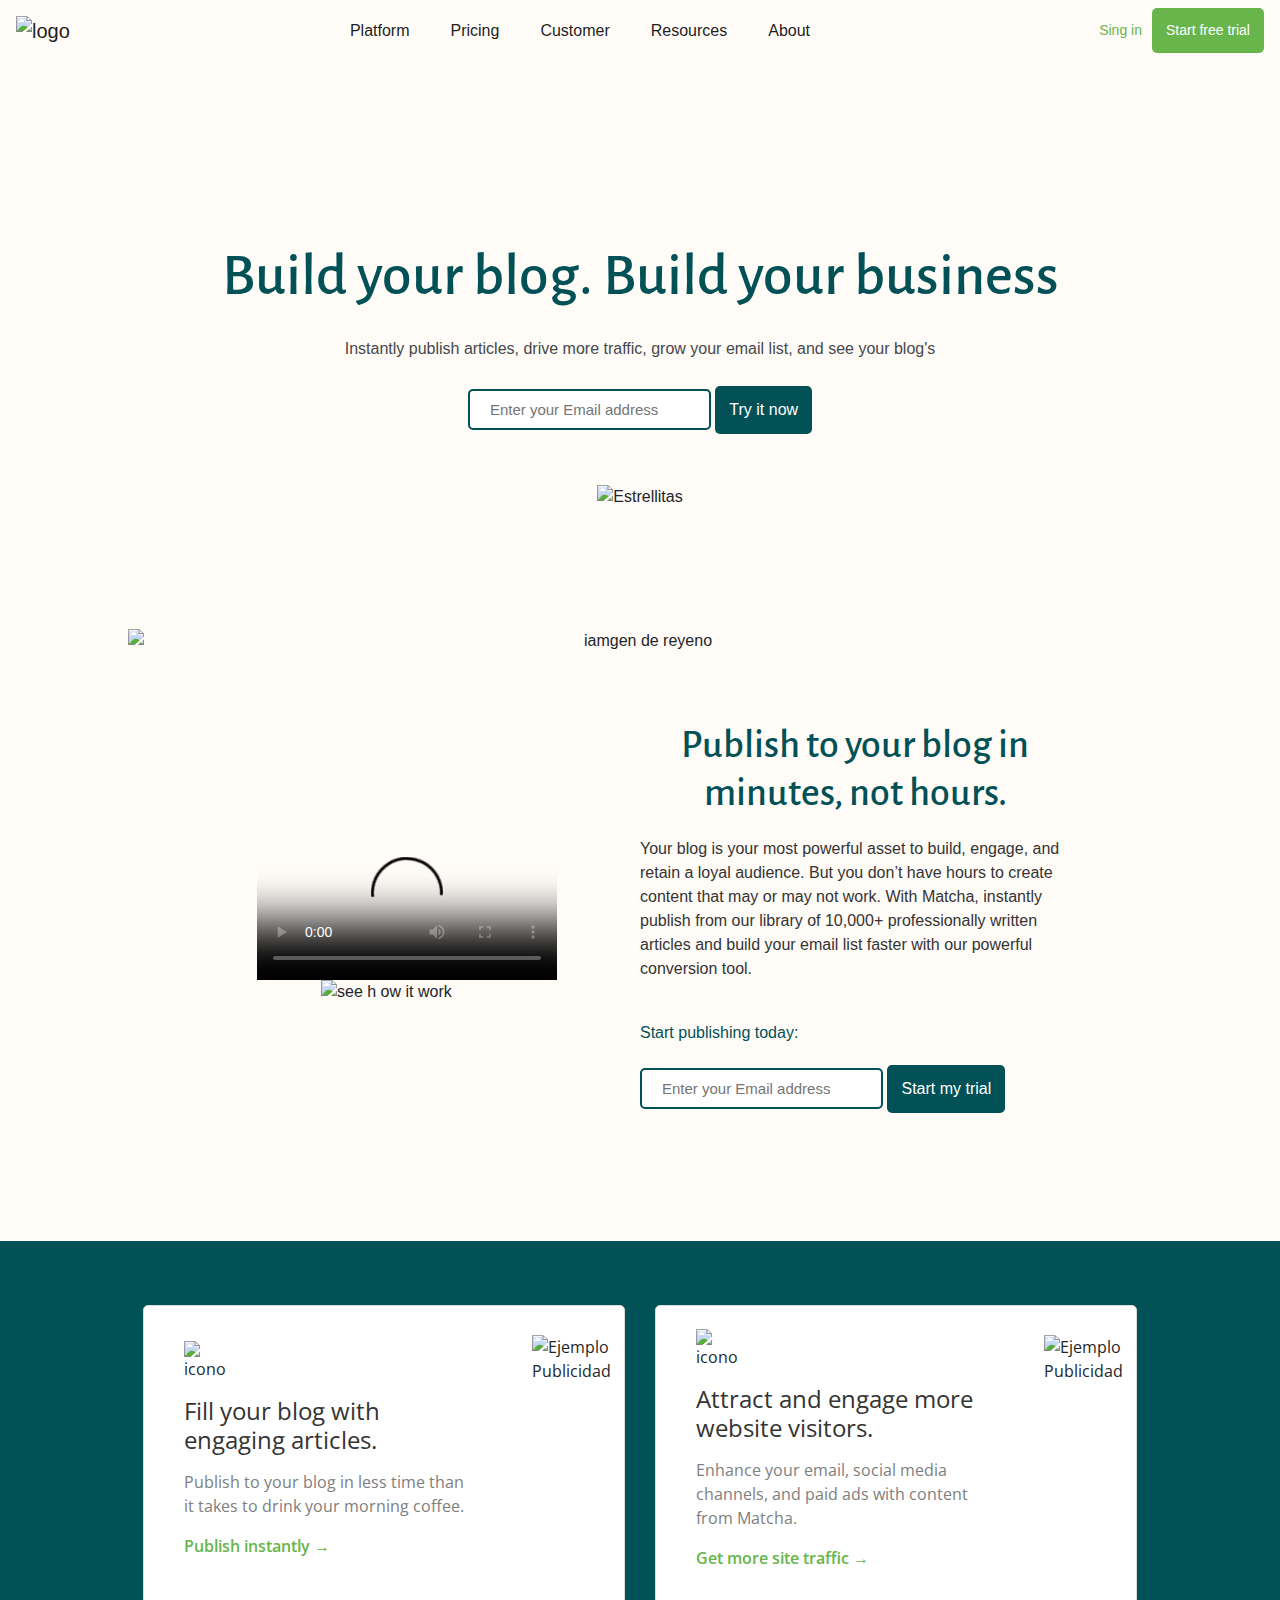
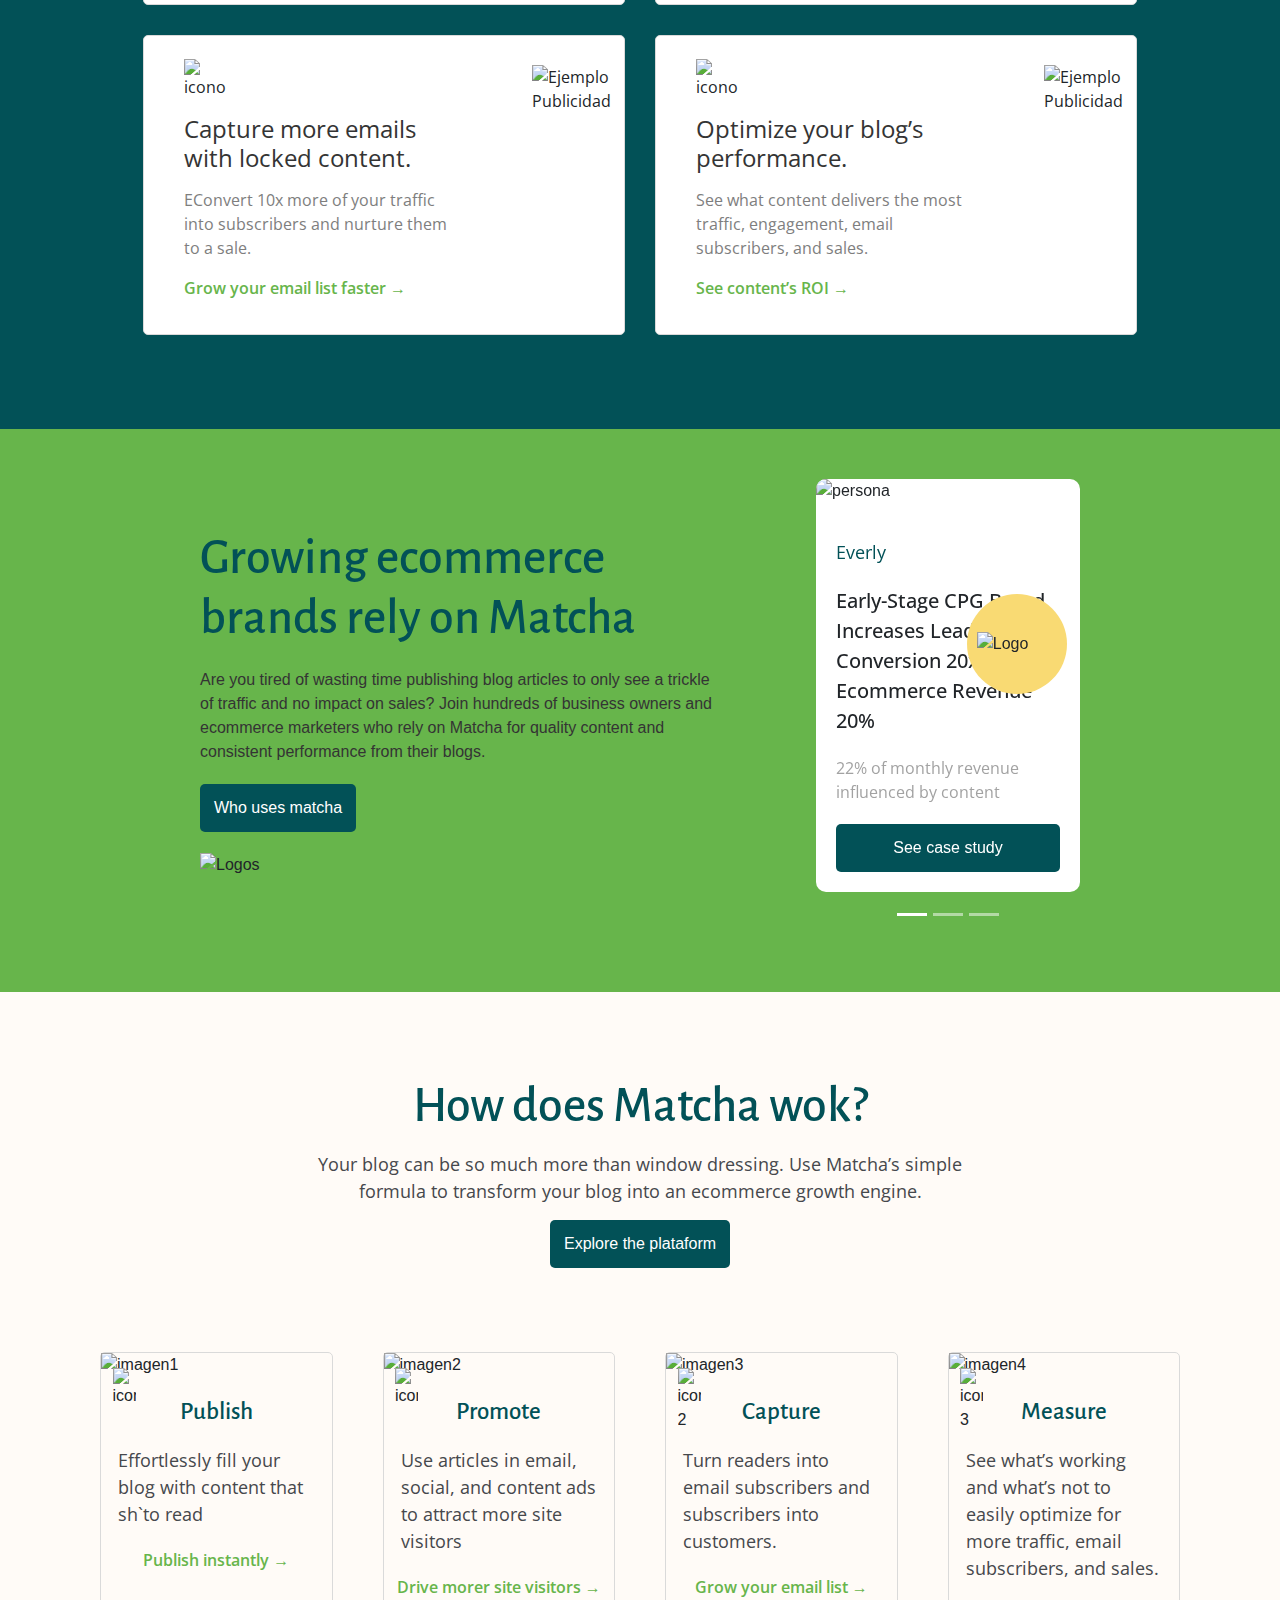
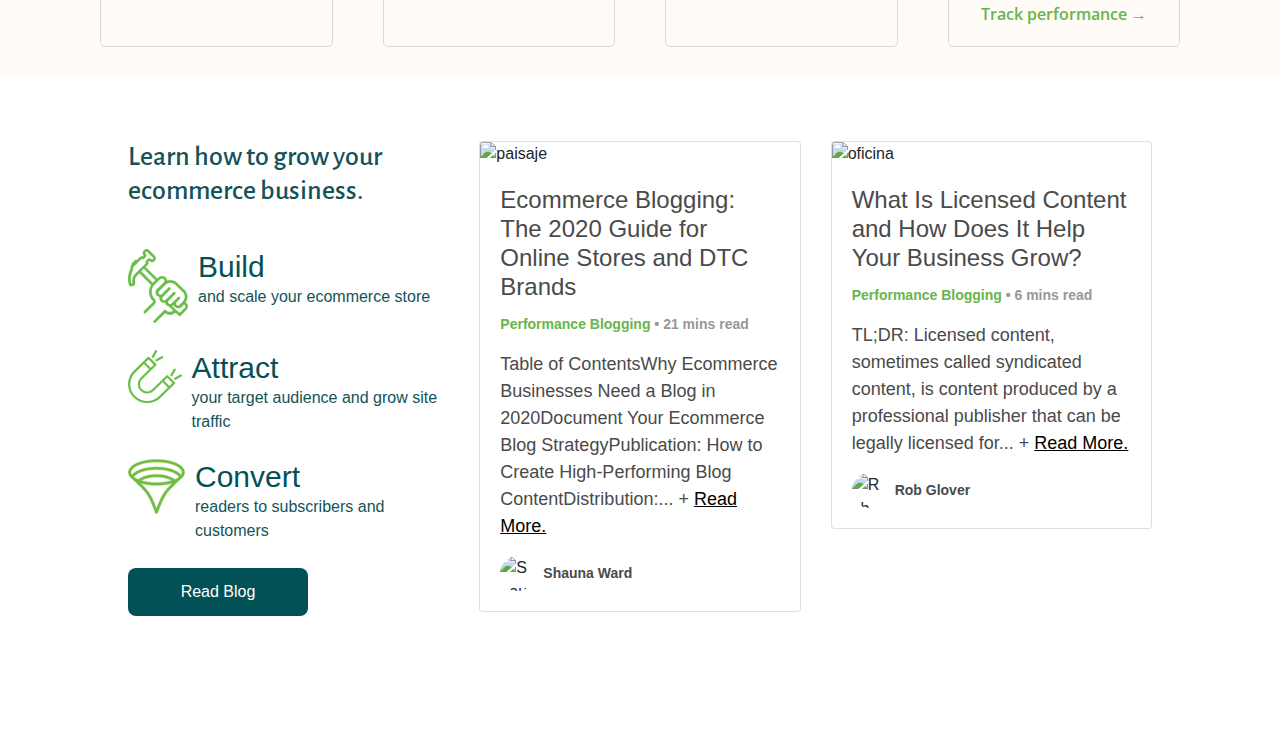
==== commit f4a3b9b6: "Se agrega seccion con sass" ====
--- a/index.html
+++ b/index.html
@@ -8,6 +8,7 @@
      <link rel="stylesheet" href="https://stackpath.bootstrapcdn.com/bootstrap/4.4.1/css/bootstrap.min.css" integrity="sha384-Vkoo8x4CGsO3+Hhxv8T/Q5PaXtkKtu6ug5TOeNV6gBiFeWPGFN9MuhOf23Q9Ifjh" crossorigin="anonymous">
     <title>Matcha</title>
     <link rel="stylesheet" href="style.css">
+    <link rel="stylesheet" type="text/css" href="./output.css" />
  </head>
  <body>
        <!-- <section class="nav_header">
@@ -320,7 +321,84 @@
                     <p>See what’s working and what’s not to easily optimize for more traffic, email subscribers, and sales. </p>
                     <a href="">Track performance →</a>
                </article> 
-         </section>               
+         </section>         
+         <section class="blog">
+             <div class="row">
+                <div class="col">
+                  <h3 class="title">Learn how to grow your ecommerce business.</h3>
+                  <article class="process-list">
+                  <div class="process">
+                    <figure class="icon">
+                     <img src="./icons/build.svg" alt="Martillo">
+                    </figure>
+                     <div>
+                      <h4>Build</h4>
+                      <p>and scale your ecommerce store</p>
+                    </div>
+                  </div>
+                  <div class="process">
+                    <figure class="icon">
+                     <img src="./icons/attract.svg" alt="Martillo">
+                    </figure>
+                     <div>
+                     <h4>Attract</h4>
+                     <p>your target audience and grow site traffic</p>
+                     </div>
+                   </div>
+                   <div class="process">
+                     <figure class="icon">
+                    <img src="./icons/convert.svg" alt="Martillo">
+                     </figure>
+                   <div>
+                     <h4>Convert</h4>
+                     <p>readers to subscribers and customers</p>
+                   </div>
+                   </div>
+                   <form action="">
+                     <button>Read Blog   </button>
+                   </form>
+                  </article>
+                 </div>
+                <div class="col">
+                  <div class="card" >
+                    <img src="https://getmatcha.com/wp-content/uploads/2019/03/david-marcu-114194-1052x699.jpg" class="card-img-top" alt="paisaje">
+                    <div class="card-body">
+                      <h5 class="card-title">Ecommerce Blogging: The 2020 Guide for Online Stores and DTC Brands </h5>
+                       <p class="metadata">
+                       <strong class="category">Performance Blogging </strong>
+                       <strong class="read-time">• 21 mins read</strong>
+                      </p>
+                      <p class="card-text">Table of ContentsWhy Ecommerce Businesses Need a Blog in 2020Document Your Ecommerce Blog StrategyPublication:
+                         How to Create High-Performing Blog ContentDistribution:... + <a href="">Read More.</a></p>
+                      <div class="autor d-flex align-items-center"> 
+                        <img src="https://secure.gravatar.com/avatar/b1c37d9c6b3a36a5eb64d7112bf71ca4?s=96&d=retro&r=g" alt="Shauna Ward">
+                         <p>Shauna Ward</p>
+                      </div>
+                    </div>
+                  </div>
+                </div>
+                <div class="col">
+                  <div class="card" >
+                    <img src="https://getmatcha.com/wp-content/uploads/2019/06/arnel-hasanovic-MNd-Rka1o0Q-1049x699.jpg" class="card-img-top" alt="oficina">
+                    <div class="card-body">
+                      <h5 class="card-title">What Is Licensed Content and How Does It Help Your Business Grow? </h5>
+                      <p class="metadata">
+                        <strong class="category">Performance Blogging </strong>
+                        <strong class="read-time">• 6 mins read</strong>
+                       </p>
+                      <p class="card-text">TL;DR: Licensed content, sometimes called syndicated content, is content produced by a 
+                        professional publisher that can be legally licensed for... + <a href="">Read More.</a></p> 
+                        <div class="autor d-flex align-items-center"> 
+                          <img src="https://secure.gravatar.com/avatar/c2f0381c76fae0875a4c15deb4e0a2f8?s=96&d=retro&r=g" alt="Rob Glover">
+                           <p>Rob Glover</p>
+                        </div>
+                    </div>
+                  </div>
+                </div> 
+              </div>
+            </div>
+
+         </section>      
          <script src="https://code.jquery.com/jquery-3.4.1.slim.min.js" integrity="sha384-J6qa4849blE2+poT4WnyKhv5vZF5SrPo0iEjwBvKU7imGFAV0wwj1yYfoRSJoZ+n" crossorigin="anonymous"></script>
          <script src="https://cdn.jsdelivr.net/npm/popper.js@1.16.0/dist/umd/popper.min.js" integrity="sha384-Q6E9RHvbIyZFJoft+2mJbHaEWldlvI9IOYy5n3zV9zzTtmI3UksdQRVvoxMfooAo" crossorigin="anonymous"></script>
          <script src="https://stackpath.bootstrapcdn.com/bootstrap/4.4.1/js/bootstrap.min.js" integrity="sha384-wfSDF2E50Y2D1uUdj0O3uMBJnjuUD4Ih7YwaYd1iqfktj0Uod8GCExl3Og8ifwB6" crossorigin="anonymous"></script>
--- a/style.css
+++ b/style.css
@@ -138,6 +138,14 @@
     flex: 1;
     padding: 2%;
 }
+.text_publish h3{
+    text-align: center;
+}
+.text_publish .reg{
+    justify-content: center;
+    align-items: center;
+   
+}
 .how{
     display:flex;
     flex-direction: column;
@@ -181,18 +189,18 @@
 .features{
     display: grid;
     grid-template-columns: repeat(2, 1fr);
-    grid-template-rows: repeat(2, 330px);
+    grid-template-rows: repeat(2, 20.625rem);
     background-color: #025157;
     padding: 5% 10%; 
-    margin-top: 110px;
+    margin-top: 6.875rem;
    
 }
 
 .features .feature-card
 {
-    margin-bottom: 30px;
-    margin-left: 15px;
-    margin-right: 15px;
+    margin-bottom: 1.875rem;
+    margin-left: 0.9375rem;
+    margin-right: 0.9375rem;
     border-radius: 5px;
     border: 1px solid #dadada;
     background-color: #fff;
@@ -203,7 +211,7 @@
     
 }
 .features .feature-card .feature-content{
-    padding: 30px 20px 40px 40px;
+    padding: 1.875rem 1.25rem 2.5rem 2.5rem;
     flex: 2;
   
 }
@@ -212,7 +220,7 @@
     margin-top: 0;
 }
 .features .feature-card .feature-content img{
-    width: 50px;
+    max-width: 3.125rem;
 }
 
 .features .feature-card .feature-content h3{
@@ -442,7 +450,7 @@
     margin-bottom: 20px;
 
 }
-@media (max-width: 500px) {
+@media (max-width: 800px) {
     main{
         margin-top: 130px;
     }
@@ -457,7 +465,7 @@
     }
     .rank img{
         margin-top: 15px;
-         max-width: 100%; 
+         max-width: 80%; 
     }
 
     .publish{
@@ -476,6 +484,10 @@
     .publish .text_publish p{
         font-size: 15px;
     }
+    .text_publish .reg{
+        align-items: center;
+    }
+    
     .publish .text_publish .reg p,
     .publish .text_publish .reg div input,
     .publish .text_publish .reg div button
@@ -494,5 +506,49 @@
      .features .feature-card .feature_image {
          display: none;
      }
+     .casos_de_estudio{
+        flex-direction: column;
+        padding: 10% 1rem;
+        justify-content: center;
+        align-items: center;
+     }
+     .casos_de_estudio .info{
+         align-items: center;
+         justify-content: center;
+         padding: 0;
+     }
+     .casos_de_estudio .info h3{
+         text-align: center;
+         font-size: 30px;
+     }
+     .casos_de_estudio .info p{
+         font-size: 1rem;
+     }
+     .casos_de_estudio .info figure{
+         margin-top: 1rem;
+         display: flex;
+         justify-content: center;
+         margin-bottom: 2rem;
+     }
+
+     .cs{
+         width: 80%;
+     }
+
+     .how_does{
+         grid-template-columns: 1fr ;
+         grid-template-rows: 10% 1fr 1fr 1fr;
+         padding: 1rem 1rem ;
+     }
+     .how_does .head{
+          padding: 1% 0 ; 
+     }
+     .how_does .head h3{
+        font-family: 'Alegreya Sans';
+        font-size: 30px ;
+        color: #025157;
+        margin-bottom: 15px;
+    }
+    
   }
 
--- a/output.css
+++ b/output.css
@@ -0,0 +1,87 @@
+/** colores */
+.title {
+  font-family: "Alegreya Sans", serif;
+  color: #135359;
+}
+
+.blog {
+  background-color: #ffff;
+  max-width: unset;
+  padding: 5% 10%;
+}
+
+.process-list {
+  margin-top: 40px;
+  margin-bottom: 36px;
+}
+.process-list .process {
+  margin-bottom: 25px;
+  display: flex;
+}
+.process-list .process > div > h4 {
+  color: #025157;
+  margin-bottom: 0;
+  font-size: 30px;
+  font-weight: 500;
+}
+.process-list .process > div > p {
+  color: #135359;
+  margin: 0;
+}
+.process-list .process > .icon {
+  width: 60px;
+  height: 60px;
+  margin-right: 10px;
+  text-align: center;
+}
+.process-list .process > .icon > img {
+  width: 100%;
+}
+.process-list > form > button {
+  height: auto;
+  border-radius: 8px;
+  padding: 12px;
+  width: 180px;
+  margin-bottom: 15px;
+  color: #fff;
+  background-color: #025157;
+  border: none;
+}
+
+.card > .card-body > .card-title {
+  font-size: 24px;
+  color: #4a4a4a;
+}
+.card > .card-body > .metadata {
+  font-weight: 500;
+  font-size: 14px;
+  color: #979797;
+}
+.card > .card-body > .metadata > .category {
+  color: #67b54b;
+}
+.card > .card-body > .card-text {
+  color: #4a4a4a;
+  font-size: 18px;
+  line-height: 1.5em;
+  min-height: 6em;
+}
+.card > .card-body > .card-text > a {
+  text-decoration: underline;
+  cursor: pointer;
+}
+.card > .card-body .autor > img {
+  border-radius: 50%;
+  width: 35px;
+  height: 35px;
+}
+.card > .card-body .autor > p {
+  margin-bottom: 0;
+  margin-left: 8px;
+  font-weight: 600;
+  font-size: 14px;
+  color: #4a4a4a;
+  vertical-align: middle;
+}
+
+/*# sourceMappingURL=output.css.map */
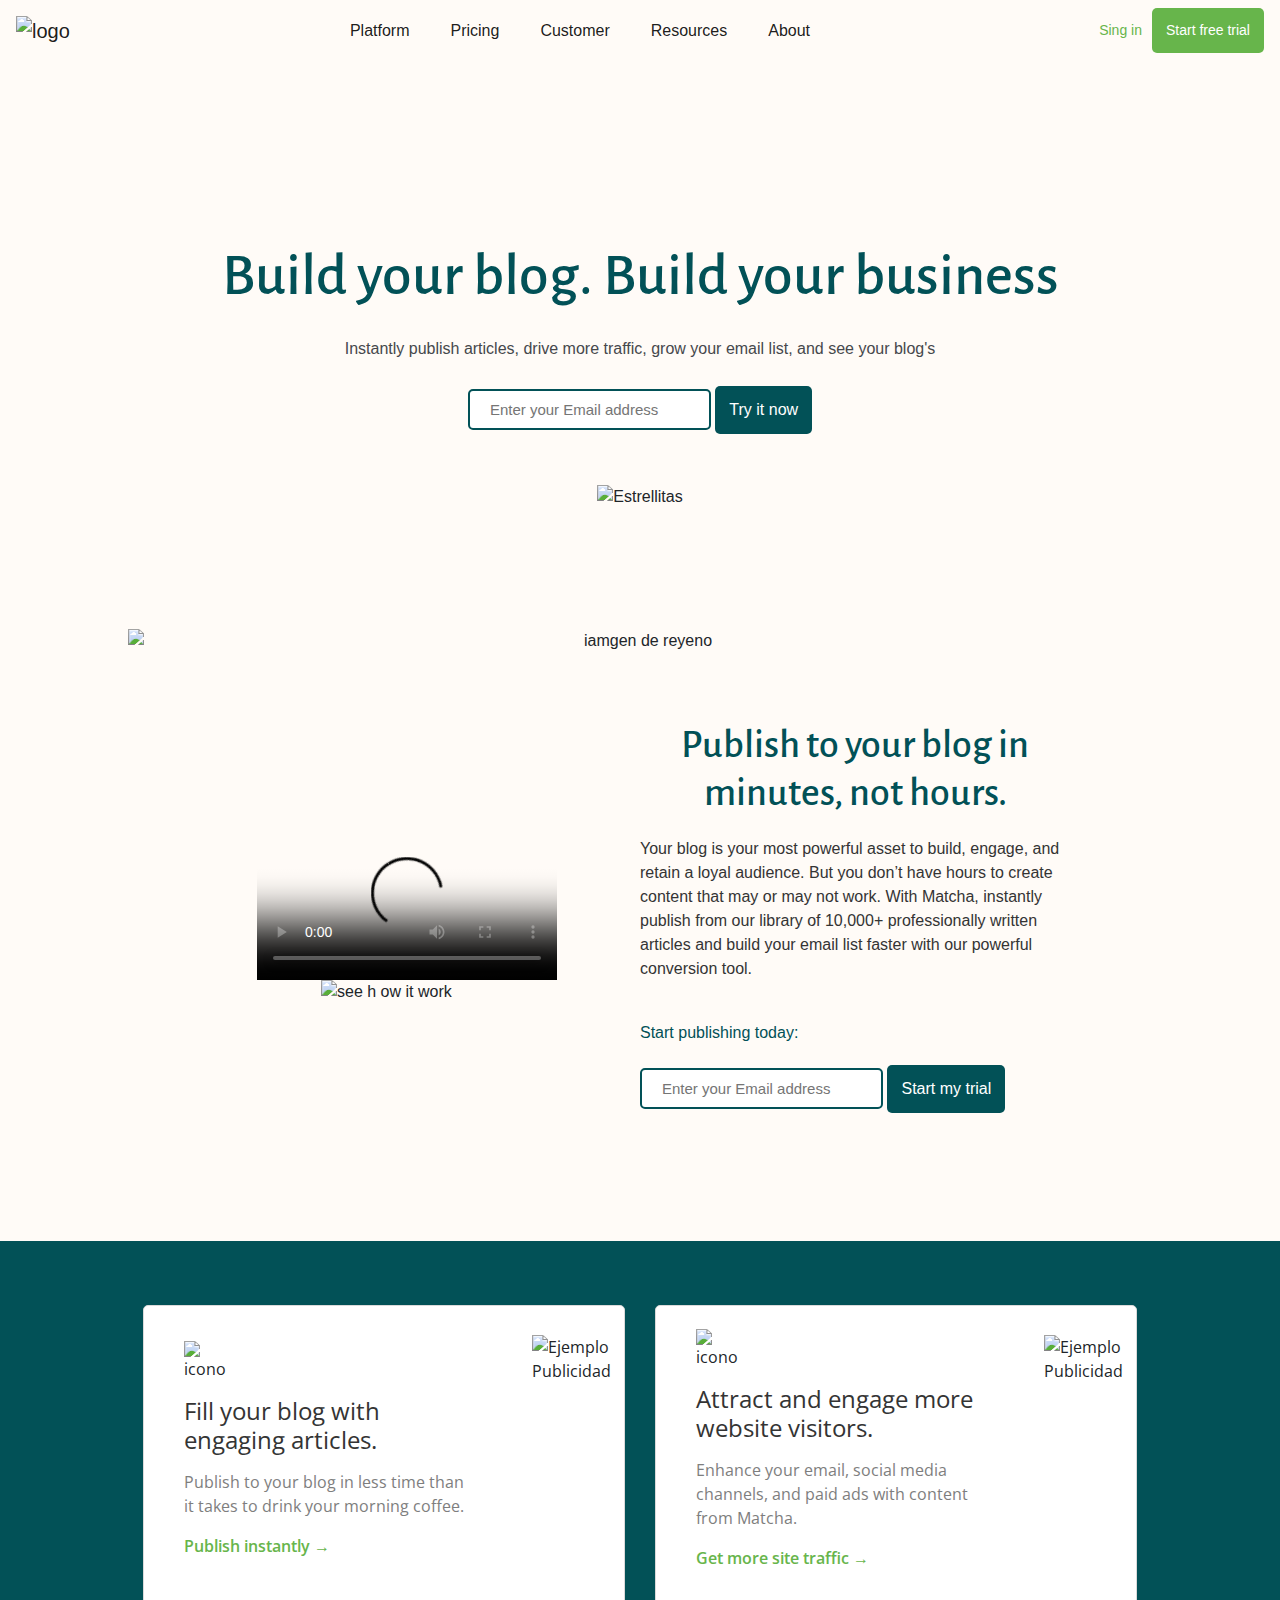
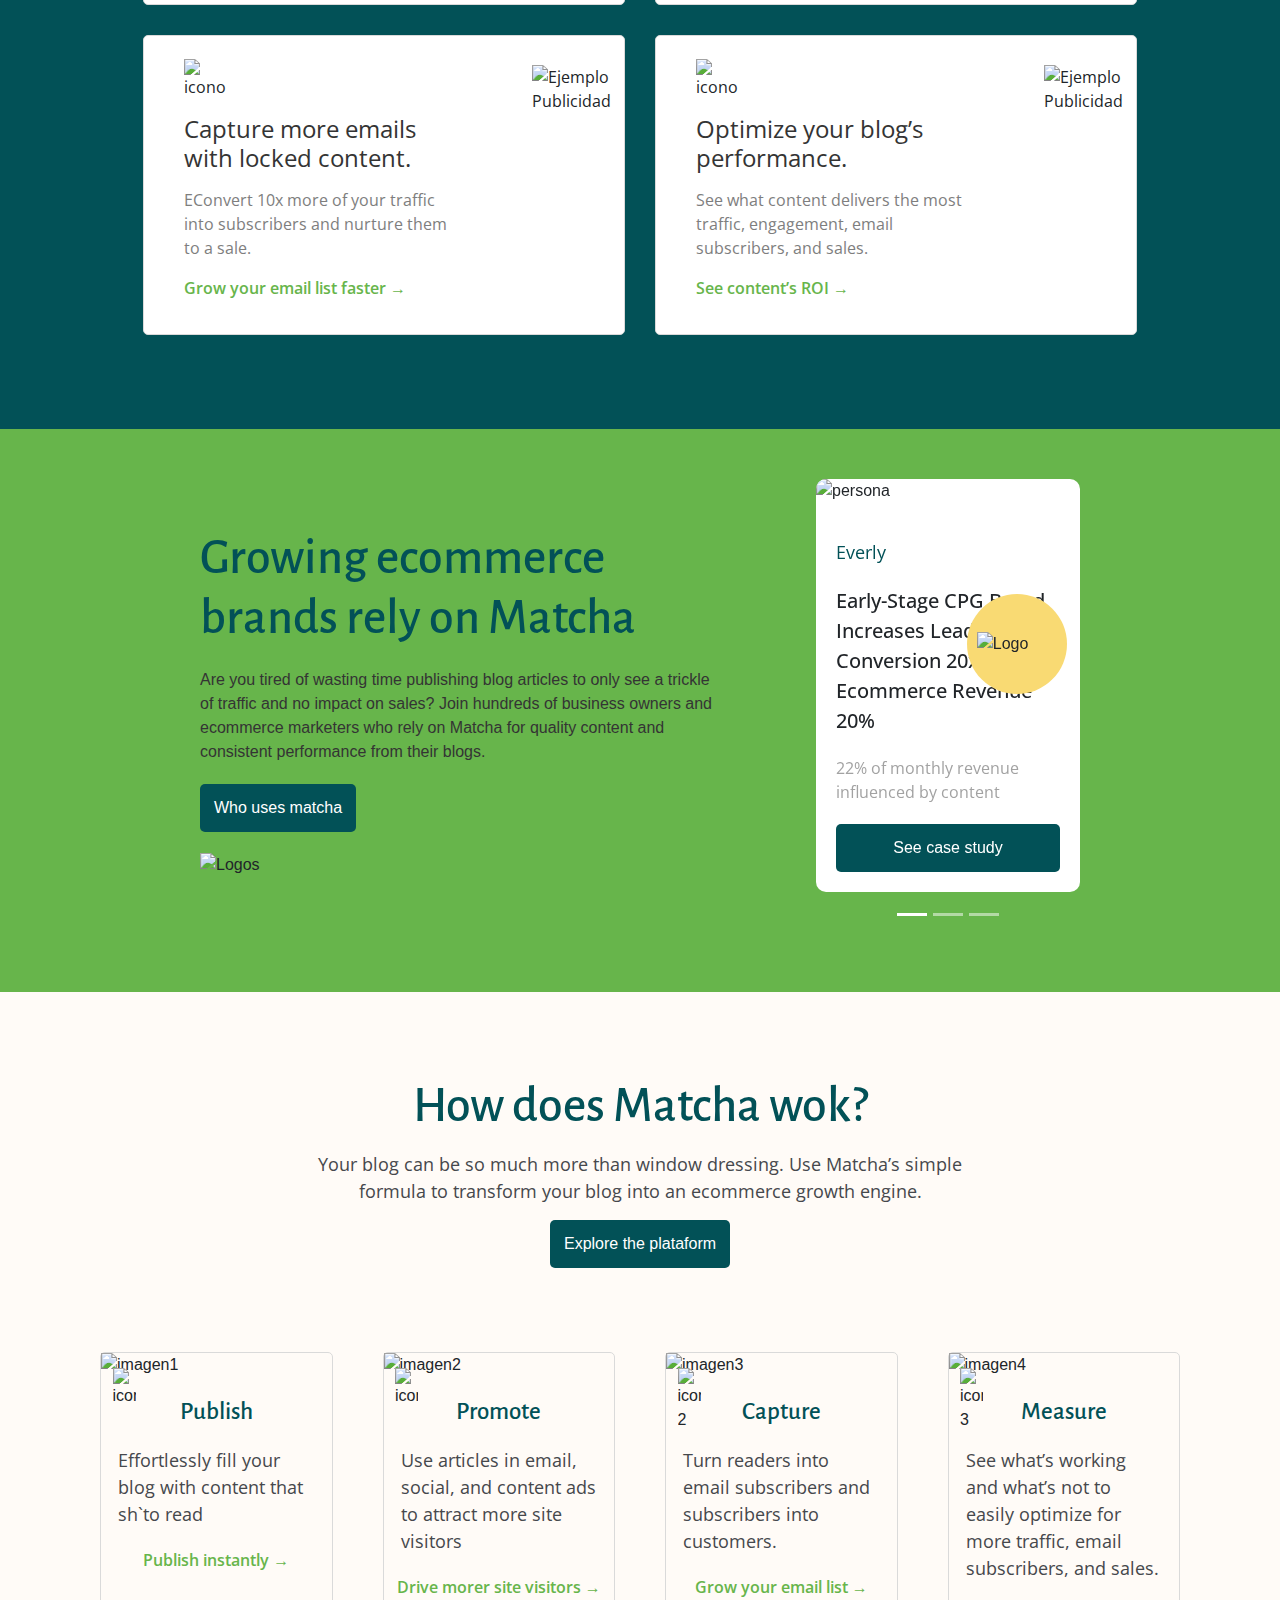
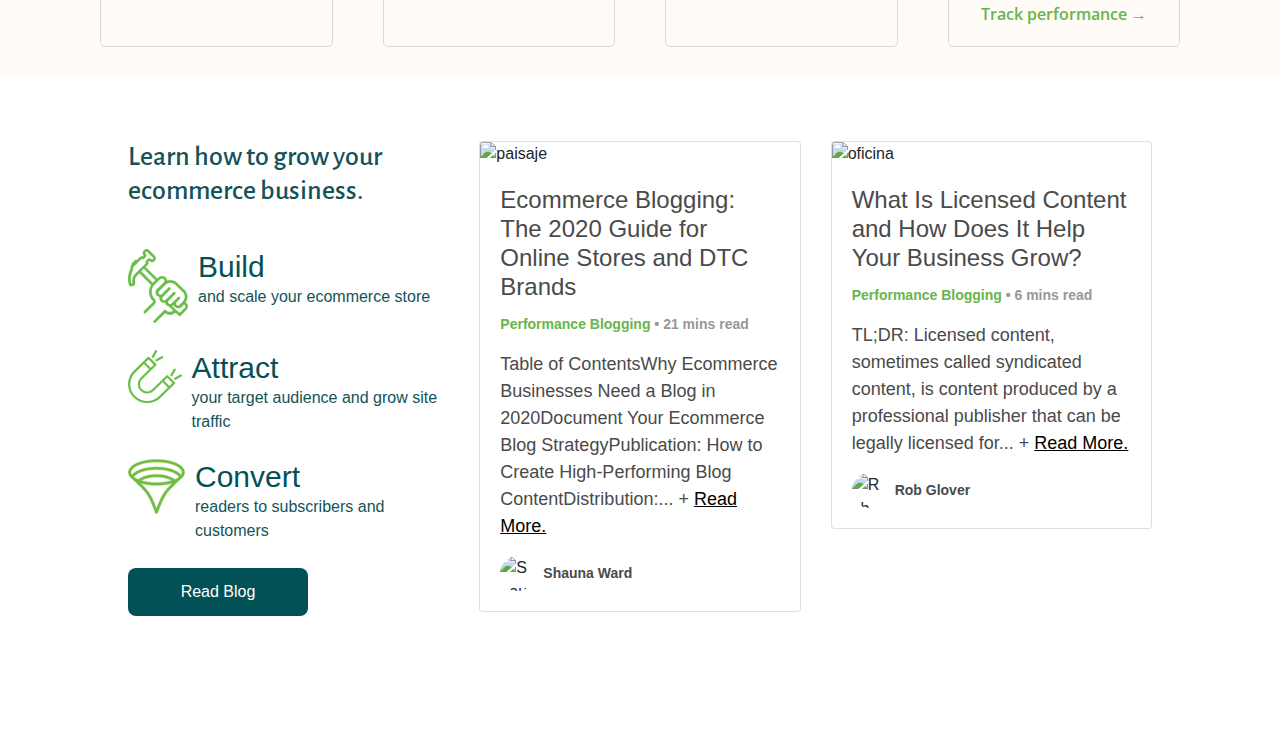
==== commit 537dc409: "Se agrega template para email de bienvenida" ====
--- a/index.html
+++ b/index.html
@@ -74,7 +74,7 @@
                   <a class="nav-link disabled" href="#" tabindex="-1" aria-disabled="true">Disabled</a>
                 </li> -->
               </ul>
-              <form class="form-inline my-2 my-lg-0 userActions justify-content-end">
+              <form class="form-inline my-2 my-lg-0 userActions justify-content-end ">
                 <a href="">Sing in</a>
                 <button type="submit">Start free trial </button>
               </form>
@@ -86,7 +86,7 @@
         <p class="parrafo">Instantly publish articles, drive more traffic, grow your 
             email list, and see your blog's</p>
 
-        <form action="" class="reg">
+        <form action="" class="reg signup-form">
             <input type='email' placeholder="Enter your Email address">
             <button type="summit"  class="try">Try it now</button>
         </form>
@@ -112,7 +112,7 @@
                  <h3>Publish to your blog in minutes, not hours.</h3>
                  <p>Your blog is your most powerful asset to build, engage, and retain a loyal audience. But you don’t have hours to create content that may or may not work. 
                      With Matcha, instantly publish from our library of 10,000+ professionally written articles and build your email list faster with our powerful conversion tool. </p>
-             <form action="" class="reg">
+             <form action="" class="reg signup-form">
                  <p>Start publishing today:</p>
                  <div>
                  <input type='email' placeholder="Enter your Email address">
@@ -398,7 +398,8 @@
               </div>
             </div>
 
-         </section>      
+         </section>     
+         <script src="./app.js"></script> 
          <script src="https://code.jquery.com/jquery-3.4.1.slim.min.js" integrity="sha384-J6qa4849blE2+poT4WnyKhv5vZF5SrPo0iEjwBvKU7imGFAV0wwj1yYfoRSJoZ+n" crossorigin="anonymous"></script>
          <script src="https://cdn.jsdelivr.net/npm/popper.js@1.16.0/dist/umd/popper.min.js" integrity="sha384-Q6E9RHvbIyZFJoft+2mJbHaEWldlvI9IOYy5n3zV9zzTtmI3UksdQRVvoxMfooAo" crossorigin="anonymous"></script>
          <script src="https://stackpath.bootstrapcdn.com/bootstrap/4.4.1/js/bootstrap.min.js" integrity="sha384-wfSDF2E50Y2D1uUdj0O3uMBJnjuUD4Ih7YwaYd1iqfktj0Uod8GCExl3Og8ifwB6" crossorigin="anonymous"></script>
